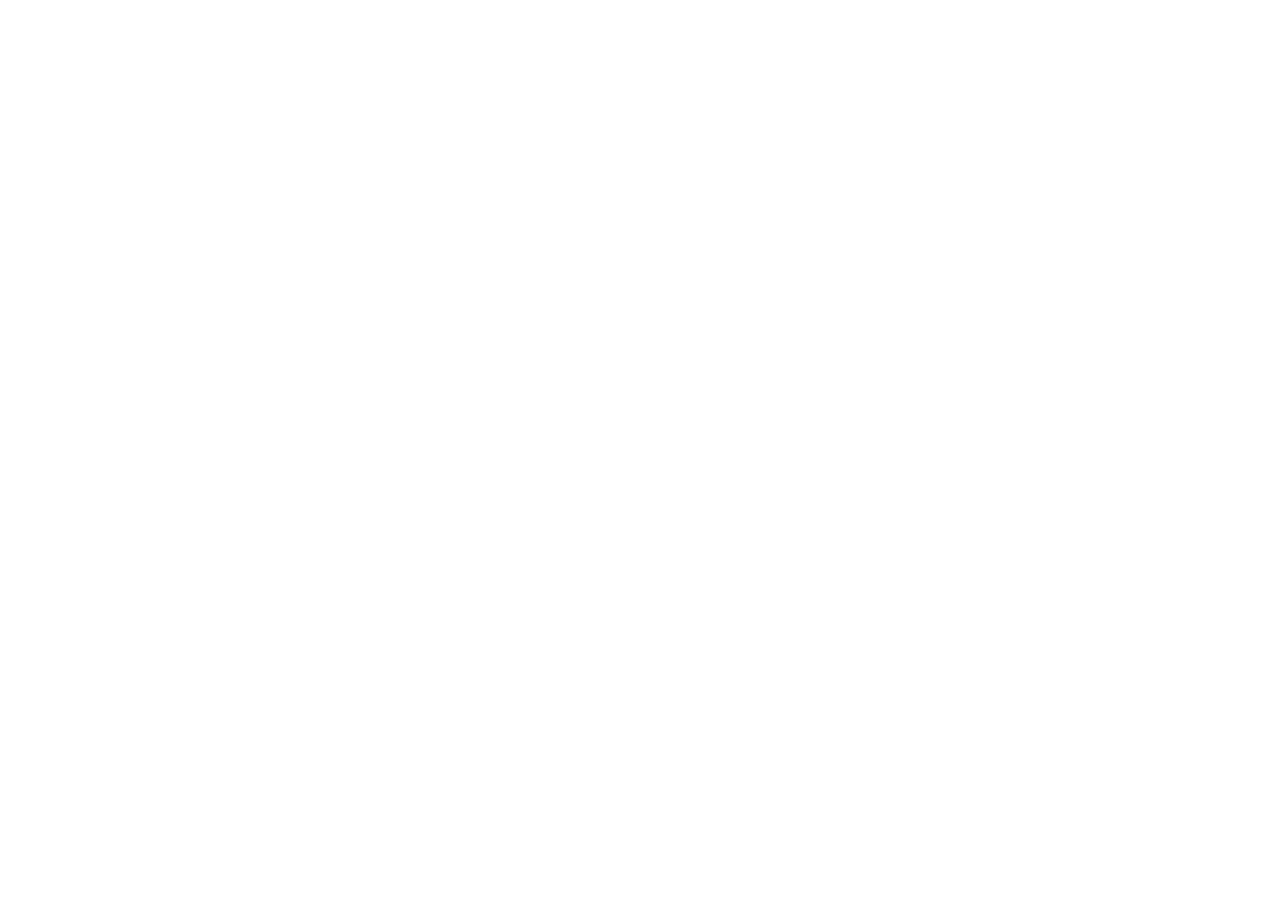
==== index.html @ c8f3ef08 "fixed" ====
<!DOCTYPE html>
<html lang="ja">
  <head>
    <meta charset="utf-8" />
    <title>岡本亜沙美</title>
  </head>
  <body>
    <header></header>
    <section class="l-kv"></section>
    <section class=""></section>
  </body>
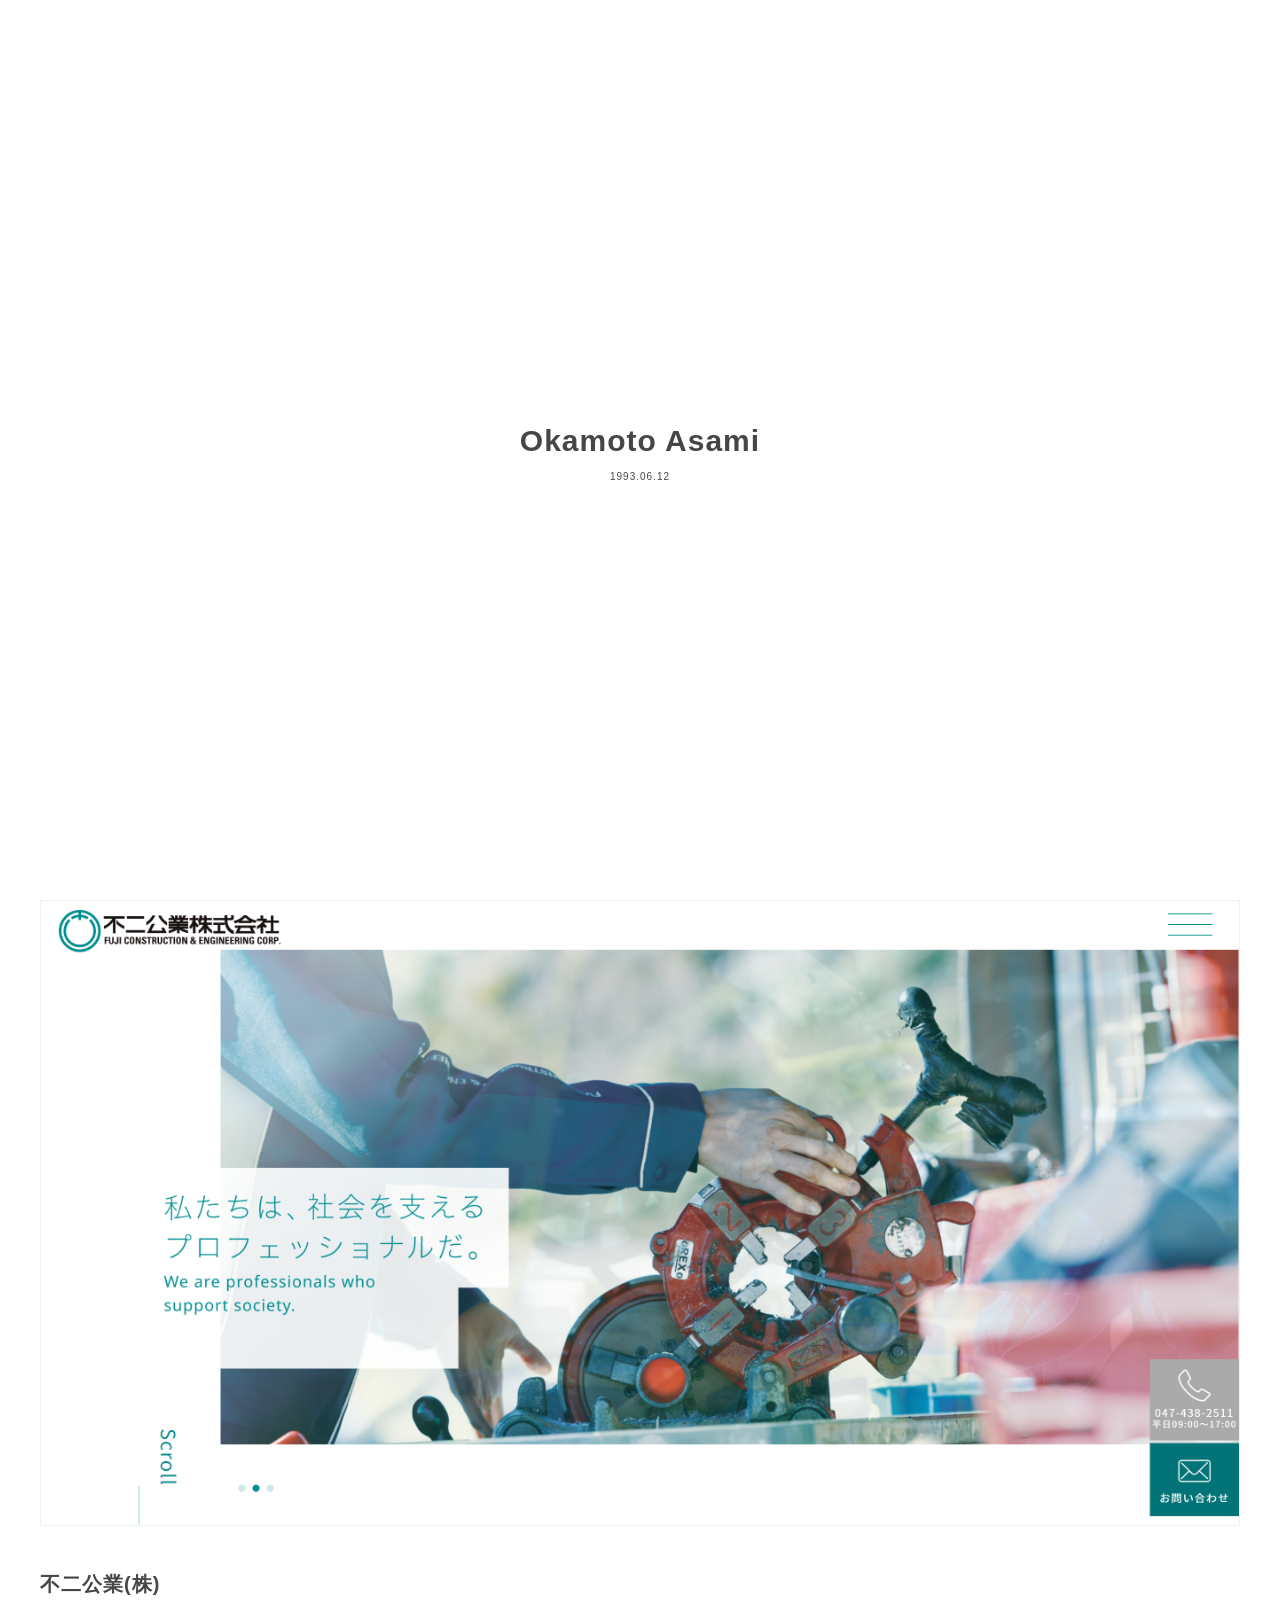
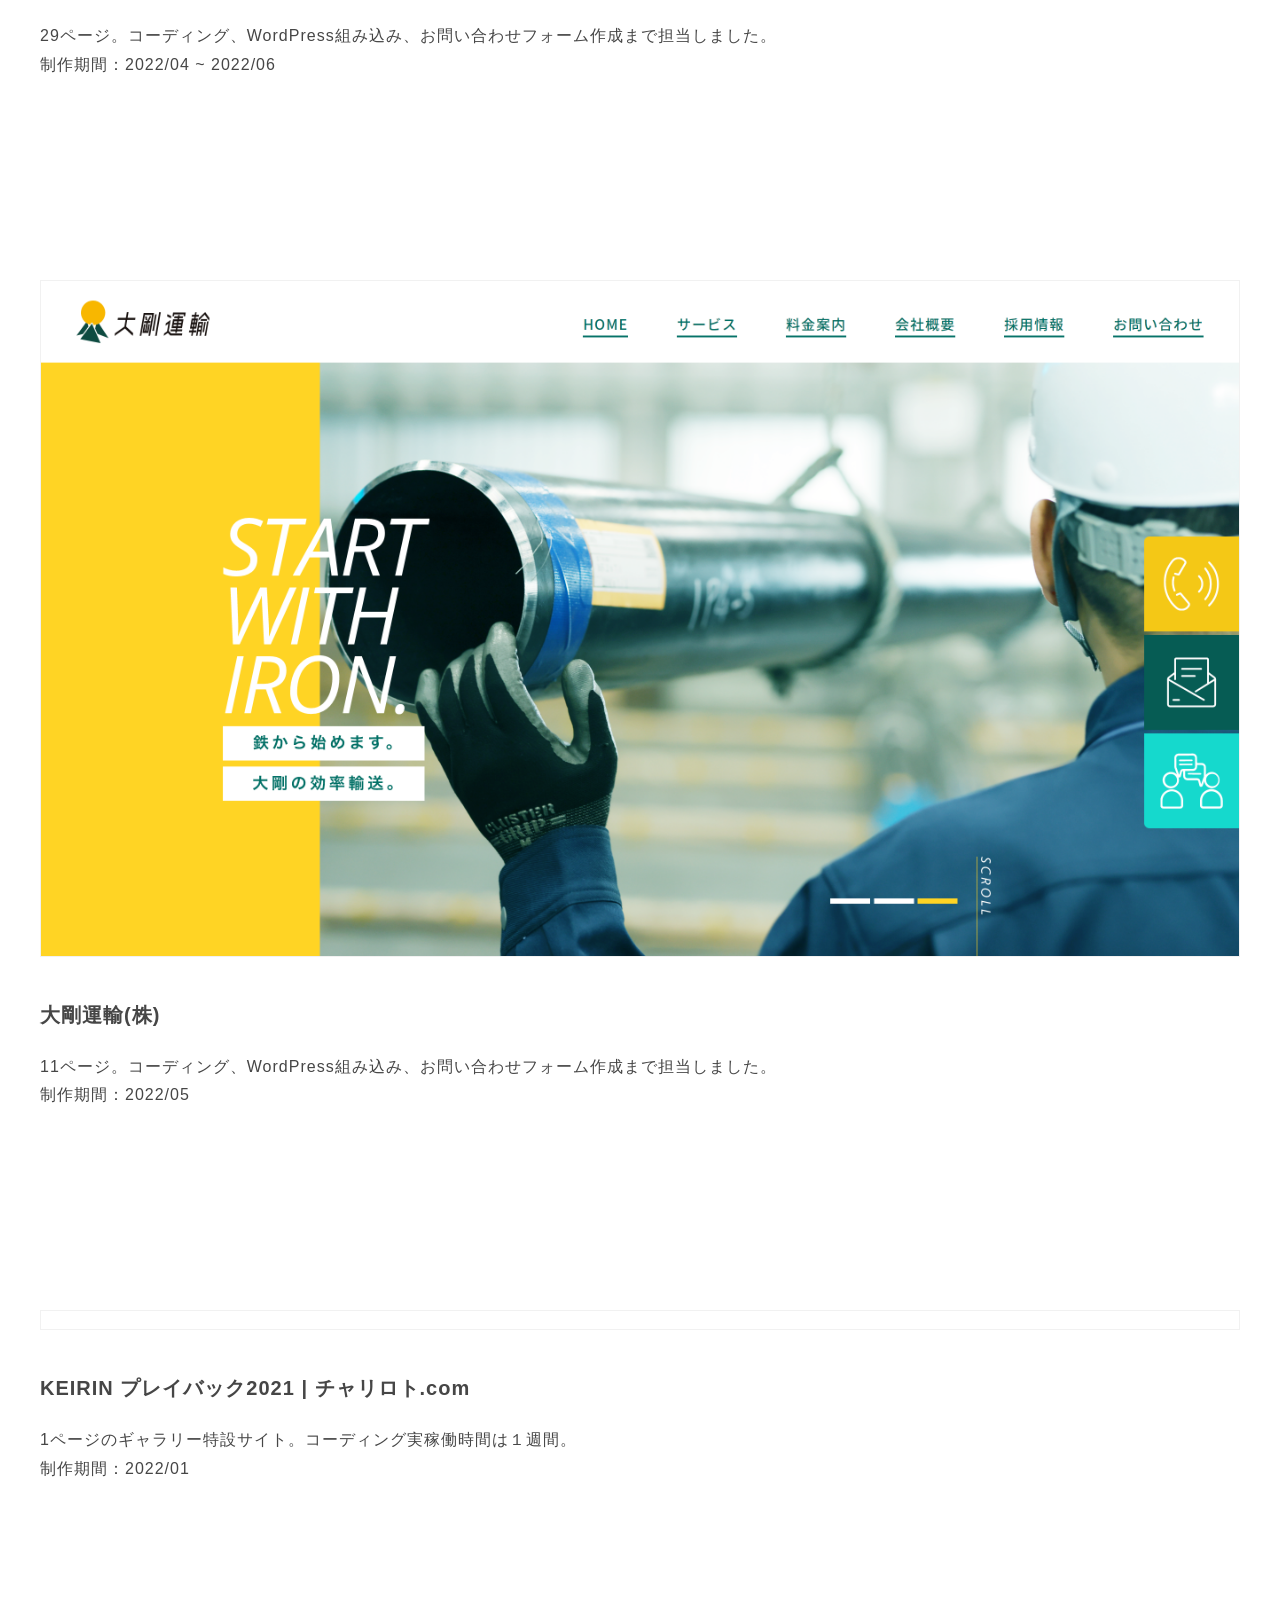
==== commit 9ce58170: "add conts" ====
--- a/index.html
+++ b/index.html
@@ -3,9 +3,62 @@
   <head>
     <meta charset="utf-8" />
     <title>岡本亜沙美</title>
+    <link rel="stylesheet" href="assets/css/style.css" />
   </head>
   <body>
     <header></header>
-    <section class="l-kv"></section>
-    <section class=""></section>
-  </body>+    <section class="l-kv">
+      <div class="l-kv__container">
+        <h1 class="l-kv__ttl">Okamoto Asami</h1>
+        <p class="l-kv__txt">1993.06.12</p>
+      </div>
+    </section>
+    <section class="l-body l-globalInner">
+      <article class="l-item">
+        <div class="l-item__thumb">
+          <a href="https://fuji-k.jp/" target="_blank">
+            <img src="img/fuji.png" alt=""
+          /></a>
+        </div>
+        <div class="l-item__cap">
+          <h2 class="l-item__ttl">不二公業(株)</h2>
+          <p class="l-item__txt">
+            29ページ。コーディング、WordPress組み込み、お問い合わせフォーム作成まで担当しました。<br />
+            制作期間：2022/04 ~ 2022/06
+          </p>
+        </div>
+      </article>
+      <article class="l-item">
+        <div class="l-item__thumb">
+          <a href="https://www.daigou.co.jp/" target="_blank">
+            <img src="img/daigou.png" alt=""
+          /></a>
+        </div>
+        <div class="l-item__cap">
+          <h2 class="l-item__ttl">大剛運輸(株)</h2>
+          <p class="l-item__txt">
+            11ページ。コーディング、WordPress組み込み、お問い合わせフォーム作成まで担当しました。<br />
+            制作期間：2022/05
+          </p>
+        </div>
+      </article>
+      <article class="l-item">
+        <div class="l-item__thumb">
+          <a
+            href="https://www.chariloto.com/pages/contents/playback2021/?top"
+            target="_blank"
+          >
+            <img src="img/keirin.png" alt=""
+          /></a>
+        </div>
+        <div class="l-item__cap">
+          <h2 class="l-item__ttl">KEIRIN プレイバック2021 | チャリロト.com</h2>
+          <p class="l-item__txt">
+            1ページのギャラリー特設サイト。コーディング実稼働時間は１週間。<br />
+            制作期間：2022/01
+          </p>
+        </div>
+      </article>
+    </section>
+  </body>
+</html>
--- a/assets/css/style.css
+++ b/assets/css/style.css
@@ -0,0 +1,335 @@
+/*------------------------------------*\
+ variables
+\*------------------------------------*/
+/*------------------------------------*\
+  mixin
+\*------------------------------------*/
+/*------------------------------------*\
+  base
+\*------------------------------------*/
+/*
+html5doctor.com Reset Stylesheet
+v1.6.1
+Last Updated: 2010-09-17
+Author: Richard Clark - http://richclarkdesign.com
+Twitter: @rich_clark
+*/
+@import url("https://fonts.googleapis.com/css2?family=Montserrat:ital,wght@0,100;0,200;0,300;0,400;0,500;0,600;0,700;0,800;0,900;1,100;1,200;1,300;1,400;1,500;1,600;1,700;1,800;1,900&family=Noto+Sans+JP:wght@100;300;400;500;700;900&family=Open+Sans:ital,wght@0,300;0,400;0,500;0,600;0,700;0,800;1,300;1,400;1,500;1,600;1,700;1,800&family=Ropa+Sans:ital@0;1&display=swap");
+html,
+body,
+div,
+span,
+object,
+iframe,
+h1,
+h2,
+h3,
+h4,
+h5,
+h6,
+p,
+blockquote,
+pre,
+abbr,
+address,
+cite,
+code,
+del,
+dfn,
+em,
+img,
+ins,
+kbd,
+q,
+samp,
+small,
+strong,
+sub,
+sup,
+var,
+b,
+i,
+dl,
+dt,
+dd,
+ol,
+ul,
+li,
+fieldset,
+form,
+label,
+legend,
+table,
+caption,
+tbody,
+tfoot,
+thead,
+tr,
+th,
+td,
+article,
+aside,
+canvas,
+details,
+figcaption,
+figure,
+footer,
+header,
+hgroup,
+menu,
+nav,
+section,
+summary,
+time,
+mark,
+audio,
+video {
+  margin: 0;
+  padding: 0;
+  border: 0;
+  outline: 0;
+  font-size: 100%;
+  vertical-align: baseline;
+  background: transparent;
+}
+
+body {
+  line-height: 1;
+}
+
+article,
+aside,
+details,
+figcaption,
+figure,
+footer,
+header,
+hgroup,
+menu,
+nav,
+section {
+  display: block;
+}
+
+ul,
+li {
+  list-style: none;
+}
+
+blockquote,
+q {
+  quotes: none;
+}
+
+blockquote:before,
+blockquote:after,
+q:before,
+q:after {
+  content: "";
+  content: none;
+}
+
+a {
+  margin: 0;
+  padding: 0;
+  font-size: 100%;
+  vertical-align: baseline;
+  background: transparent;
+}
+
+/* change colours to suit your needs */
+ins {
+  background-color: #ff9;
+  color: #000;
+  text-decoration: none;
+}
+
+/* change colours to suit your needs */
+mark {
+  background-color: #ff9;
+  color: #000;
+  font-style: italic;
+  font-weight: bold;
+}
+
+del {
+  text-decoration: line-through;
+}
+
+abbr[title],
+dfn[title] {
+  border-bottom: 1px dotted;
+  cursor: help;
+}
+
+table {
+  border-collapse: collapse;
+  border-spacing: 0;
+}
+
+/* change border colour to suit your needs */
+hr {
+  display: block;
+  height: 1px;
+  border: 0;
+  border-top: 1px solid #cccccc;
+  margin: 1em 0;
+  padding: 0;
+}
+
+input,
+select,
+textarea {
+  vertical-align: middle;
+  font-size: 4.3vw;
+  border: transparent;
+  border-radius: 0;
+  -webkit-appearance: none;
+  -webkit-tap-highlight-color: rgba(0, 0, 0, 0);
+}
+
+@media (min-width: 768px) {
+  input,
+  select,
+  textarea {
+    font-size: 1.8rem;
+  }
+}
+
+html {
+  font-size: 62.5%;
+  scroll-behavior: smooth;
+}
+
+body {
+  color: #464646;
+  position: relative;
+  overflow-x: hidden;
+  background-color: #fff;
+  word-wrap: break-word;
+  overflow-wrap: break-word;
+  line-height: 1.8;
+  letter-spacing: 0.1em;
+  font-family: "Noto Sans JP", sans-serif;
+}
+
+a,
+a:hover {
+  text-decoration: none;
+  color: #464646;
+}
+
+img {
+  max-width: 100%;
+  height: auto;
+  vertical-align: bottom;
+}
+
+/*------------------------------------*\
+  layout
+\*------------------------------------*/
+.l-root {
+  position: relative;
+}
+
+.l-globalInner {
+  max-width: 1200px;
+  margin: 0 auto;
+  padding: 0 20px;
+}
+
+@media (min-width: 768px) {
+  .l-globalInner {
+    padding: 0 40px;
+  }
+}
+
+.l-kv__container {
+  width: 100%;
+  height: 100vh;
+  display: -webkit-box;
+  display: -ms-flexbox;
+  display: flex;
+  -webkit-box-pack: center;
+      -ms-flex-pack: center;
+          justify-content: center;
+  -webkit-box-align: center;
+      -ms-flex-align: center;
+          align-items: center;
+  -webkit-box-orient: vertical;
+  -webkit-box-direction: normal;
+      -ms-flex-direction: column;
+          flex-direction: column;
+}
+
+.l-kv__ttl {
+  font-size: 3rem;
+  display: block;
+}
+
+.l-item {
+  margin-bottom: 150px;
+}
+
+@media (min-width: 768px) {
+  .l-item {
+    margin-bottom: 200px;
+  }
+}
+
+.l-item__thumb {
+  display: block;
+  border: 1px solid #f1f1f1;
+  margin-bottom: 40px;
+}
+
+.l-item__thumb a {
+  position: relative;
+  display: block;
+}
+
+.l-item__thumb a::after {
+  position: absolute;
+  content: "";
+  width: 100%;
+  height: 100%;
+  background: #000;
+  top: 0;
+  left: 0;
+  opacity: 0;
+  -webkit-transition: 0.1s;
+  transition: 0.1s;
+}
+
+.l-item__thumb a:hover::after {
+  opacity: 0.1;
+}
+
+.l-item__ttl {
+  font-size: 2rem;
+  margin-bottom: 20px;
+}
+
+.l-item__txt {
+  font-size: 1.6rem;
+}
+
+/*------------------------------------*\
+  utility
+\*------------------------------------*/
+@media (min-width: 768px) {
+  .u-hidden--sp {
+    display: none !important;
+  }
+}
+
+.u-hidden--pc {
+  display: none;
+}
+
+@media (min-width: 768px) {
+  .u-hidden--pc {
+    display: block;
+  }
+}
+/*# sourceMappingURL=style.css.map */
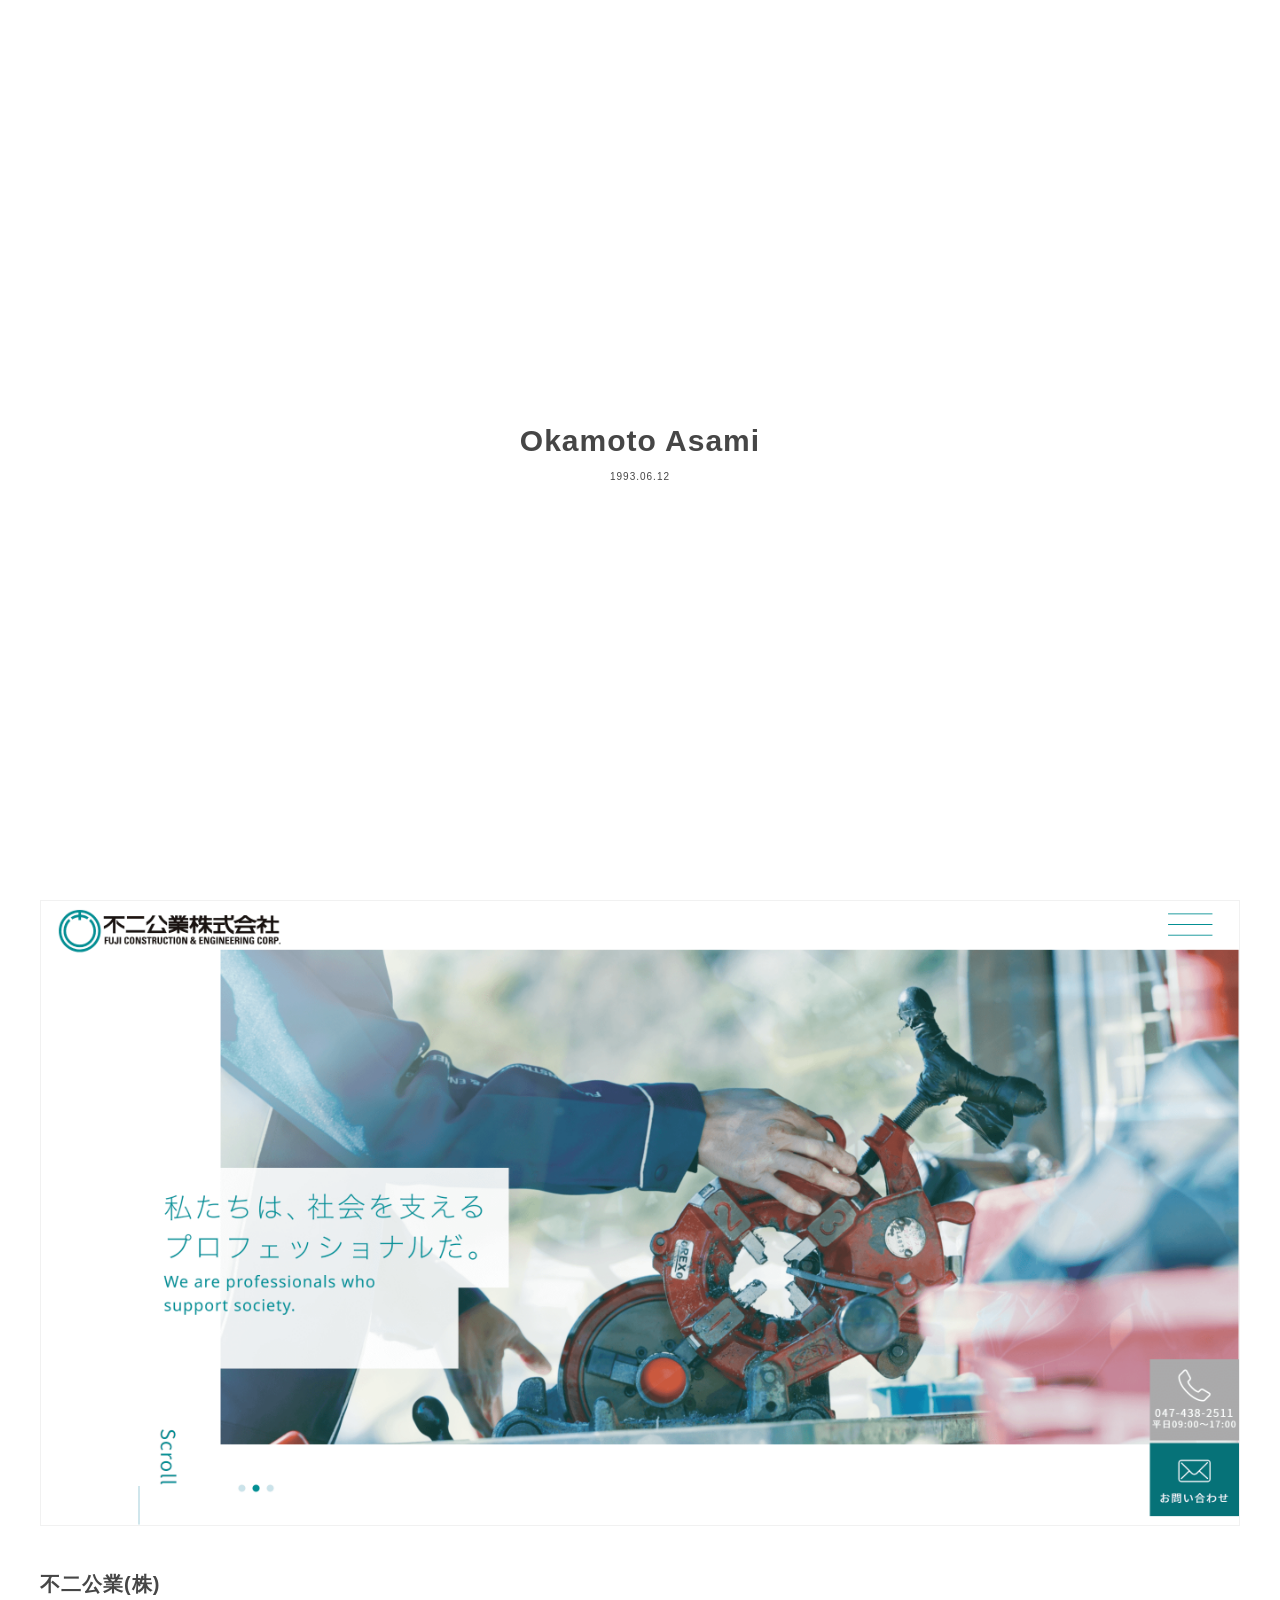
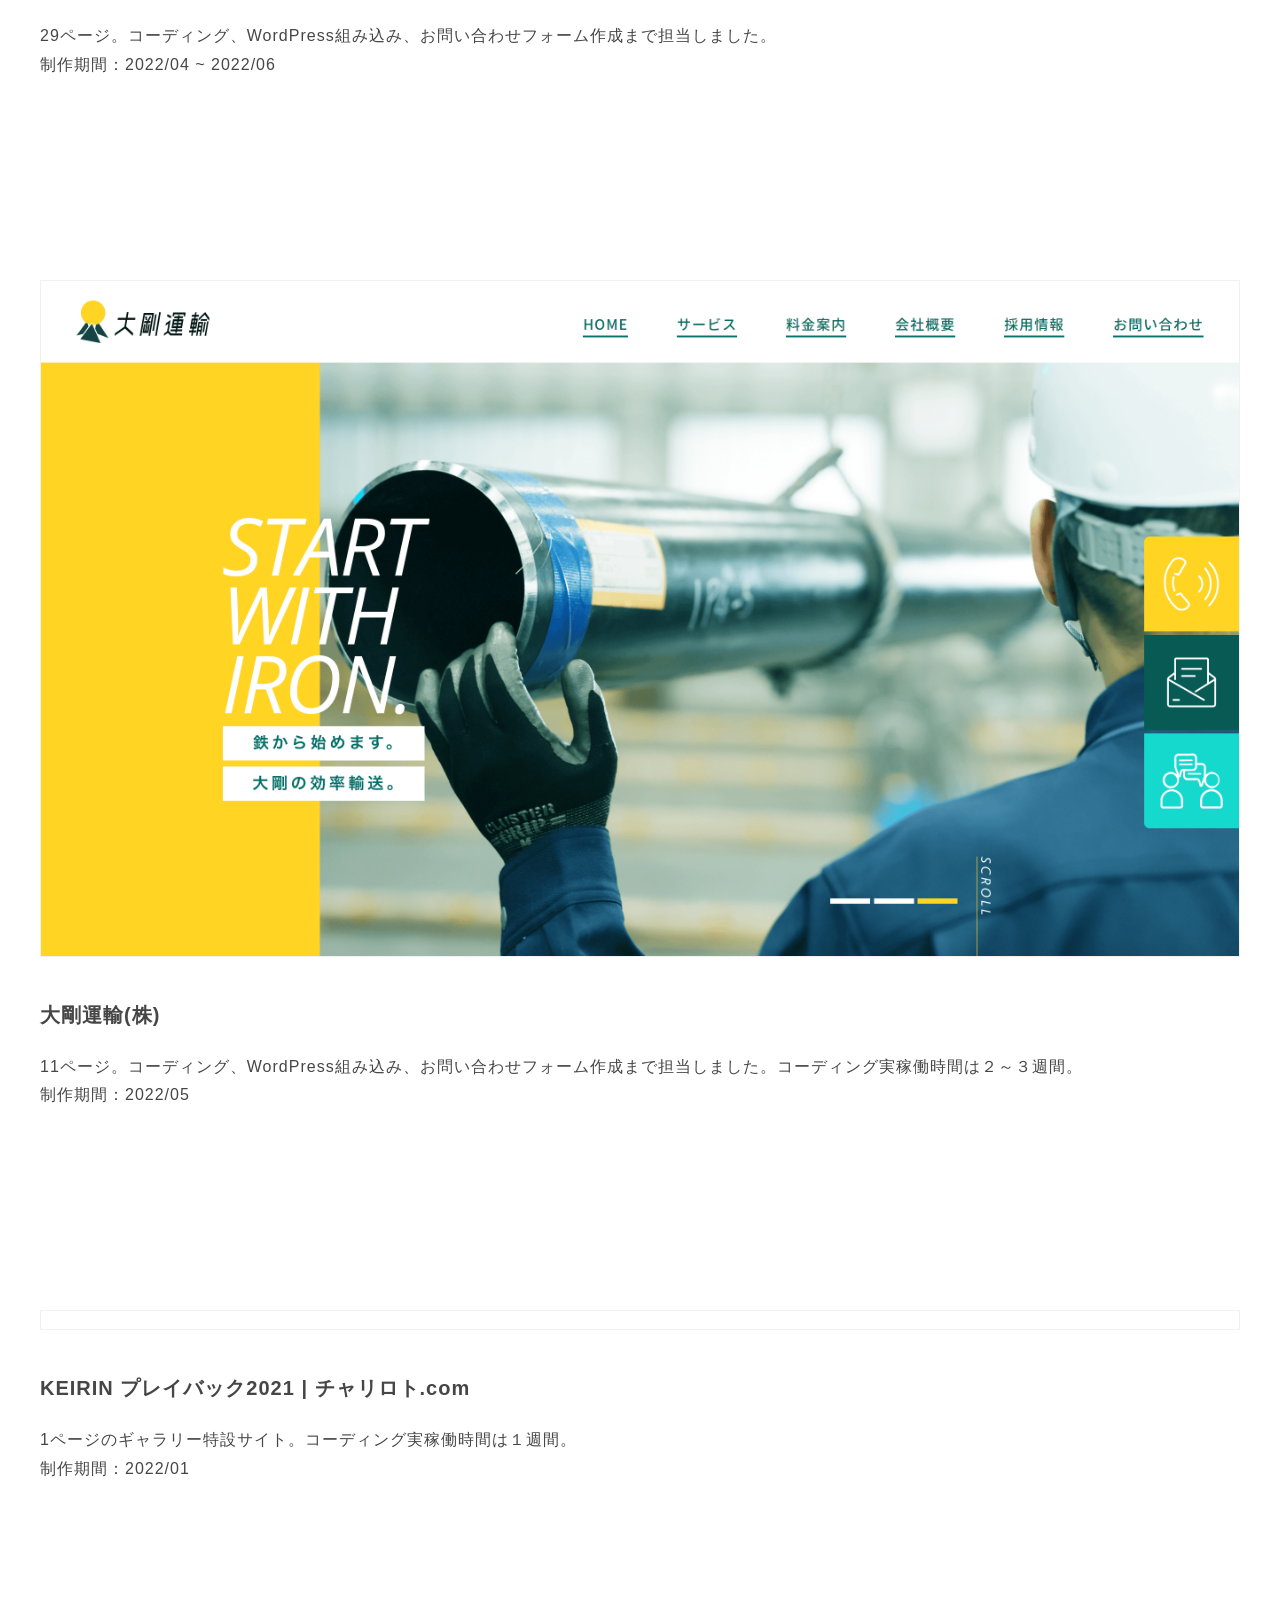
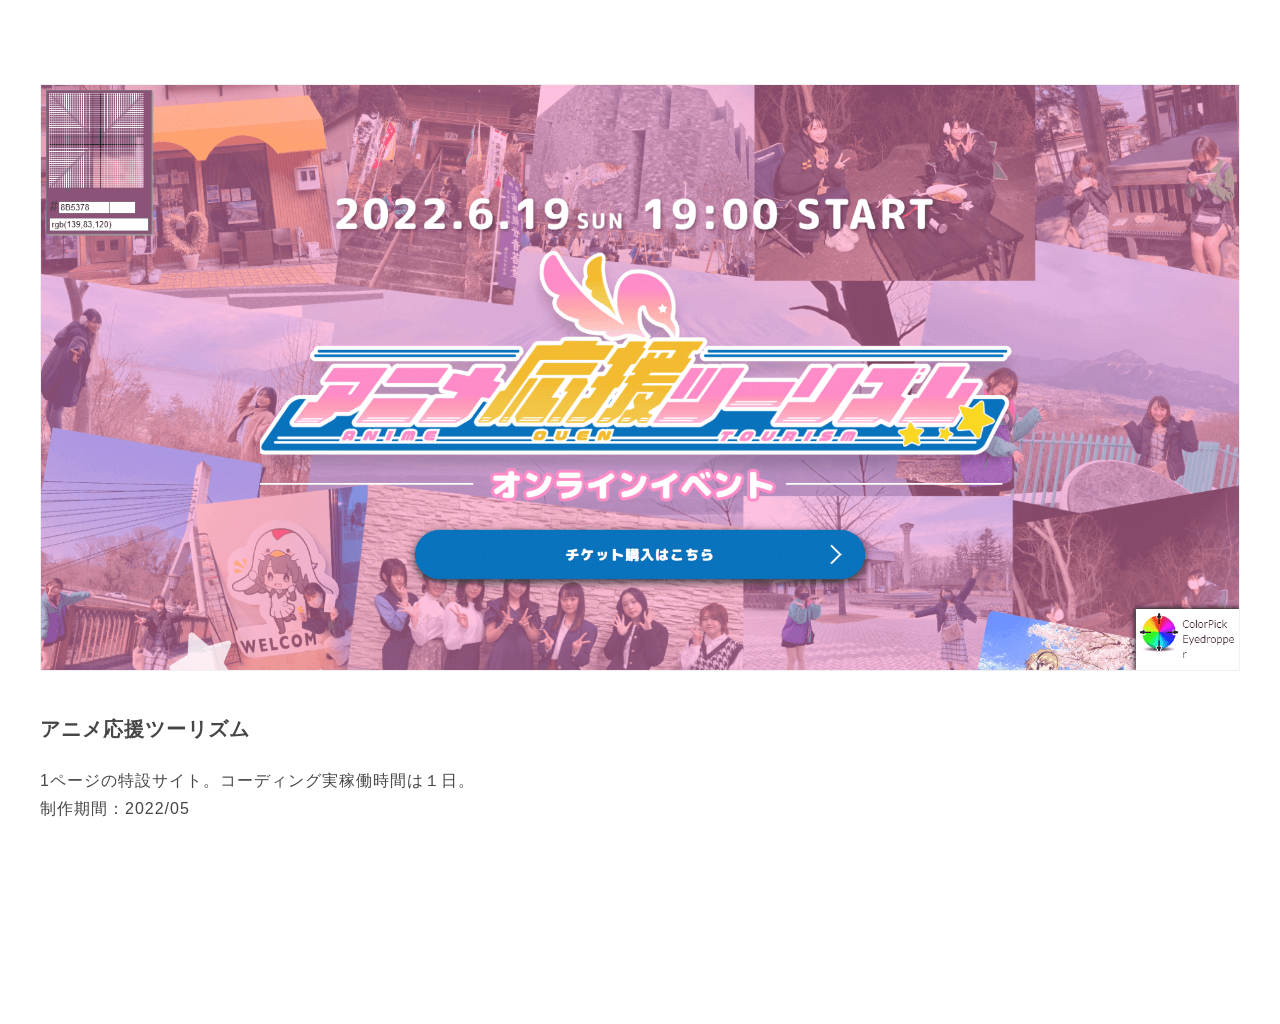
==== commit 0700ddfa: "add conts" ====
--- a/index.html
+++ b/index.html
@@ -37,7 +37,7 @@
         <div class="l-item__cap">
           <h2 class="l-item__ttl">大剛運輸(株)</h2>
           <p class="l-item__txt">
-            11ページ。コーディング、WordPress組み込み、お問い合わせフォーム作成まで担当しました。<br />
+            11ページ。コーディング、WordPress組み込み、お問い合わせフォーム作成まで担当しました。コーディング実稼働時間は２～３週間。<br />
             制作期間：2022/05
           </p>
         </div>
@@ -59,6 +59,20 @@
           </p>
         </div>
       </article>
+      <article class="l-item">
+        <div class="l-item__thumb">
+          <a href="https://anime-ouen-tourism.com/" target="_blank">
+            <img src="img/anim.png" alt=""
+          /></a>
+        </div>
+        <div class="l-item__cap">
+          <h2 class="l-item__ttl">アニメ応援ツーリズム</h2>
+          <p class="l-item__txt">
+            1ページの特設サイト。コーディング実稼働時間は１日。<br />
+            制作期間：2022/05
+          </p>
+        </div>
+      </article>
     </section>
   </body>
 </html>
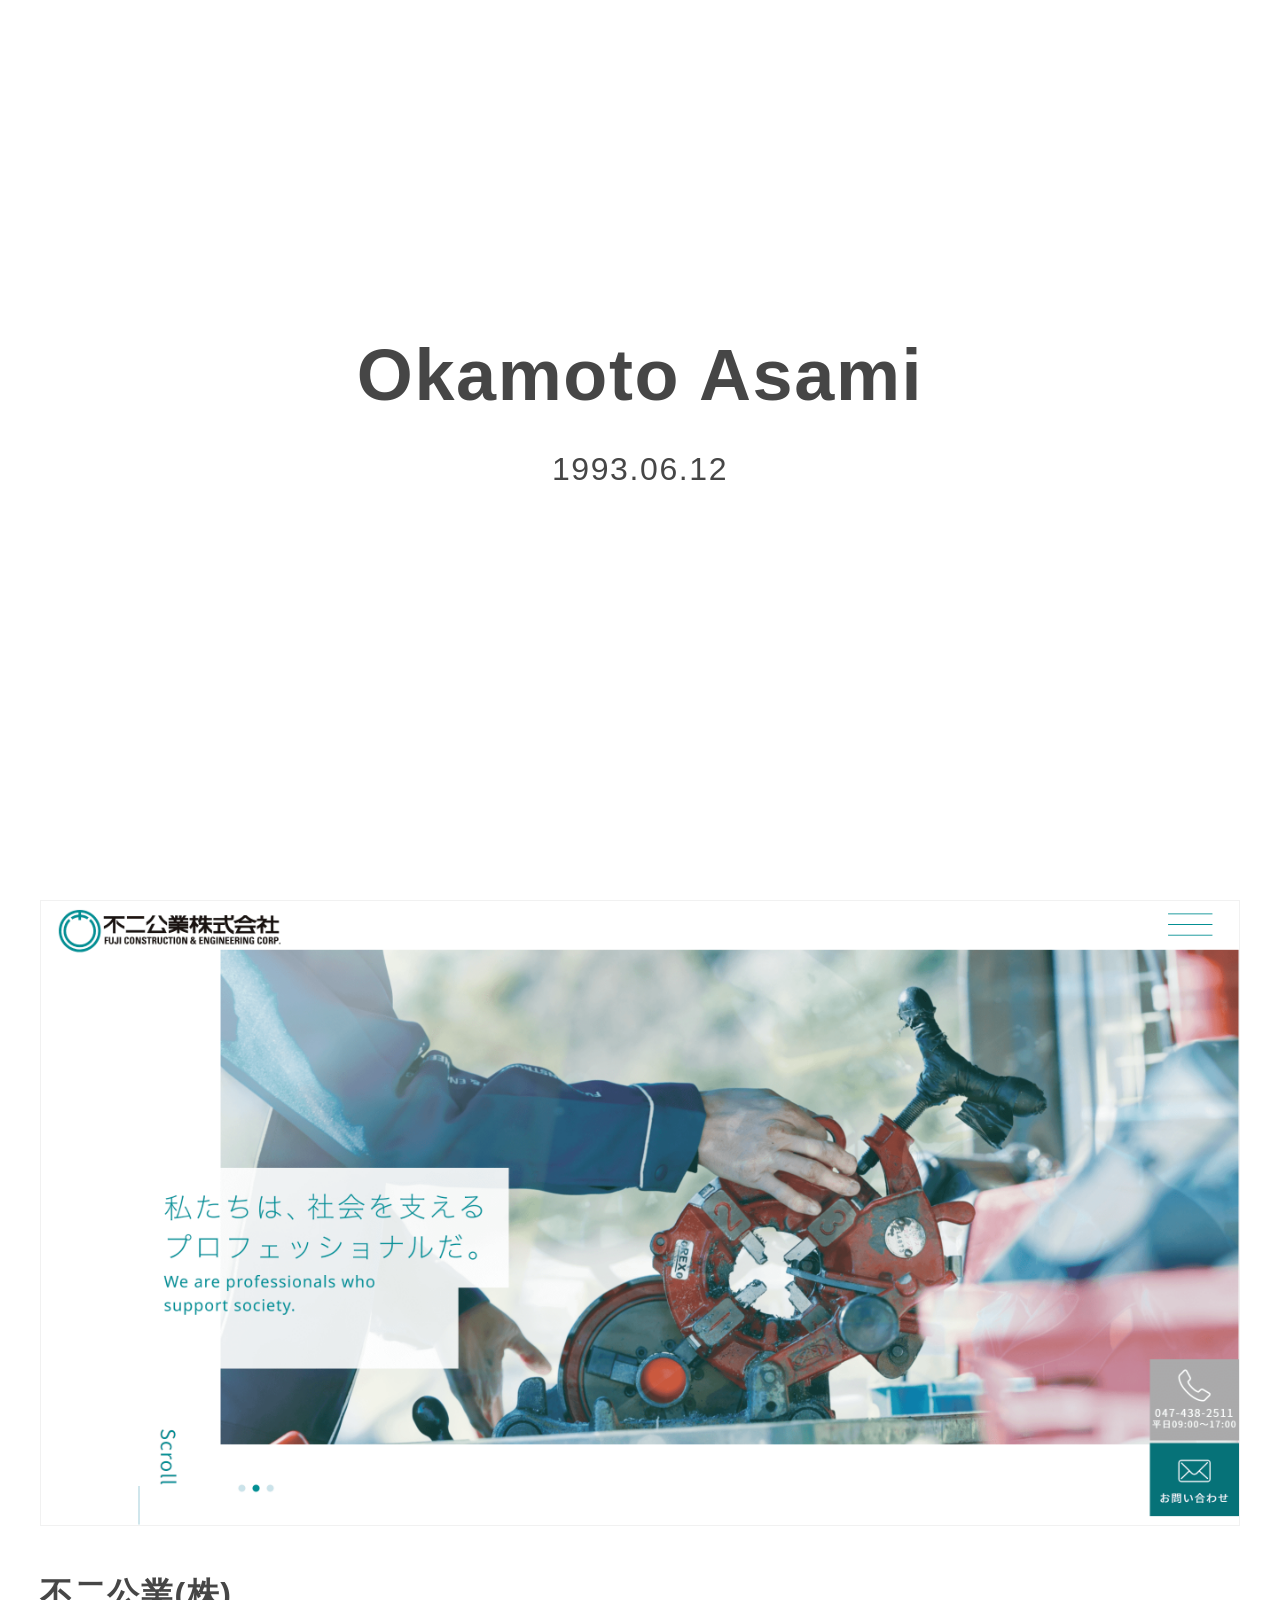
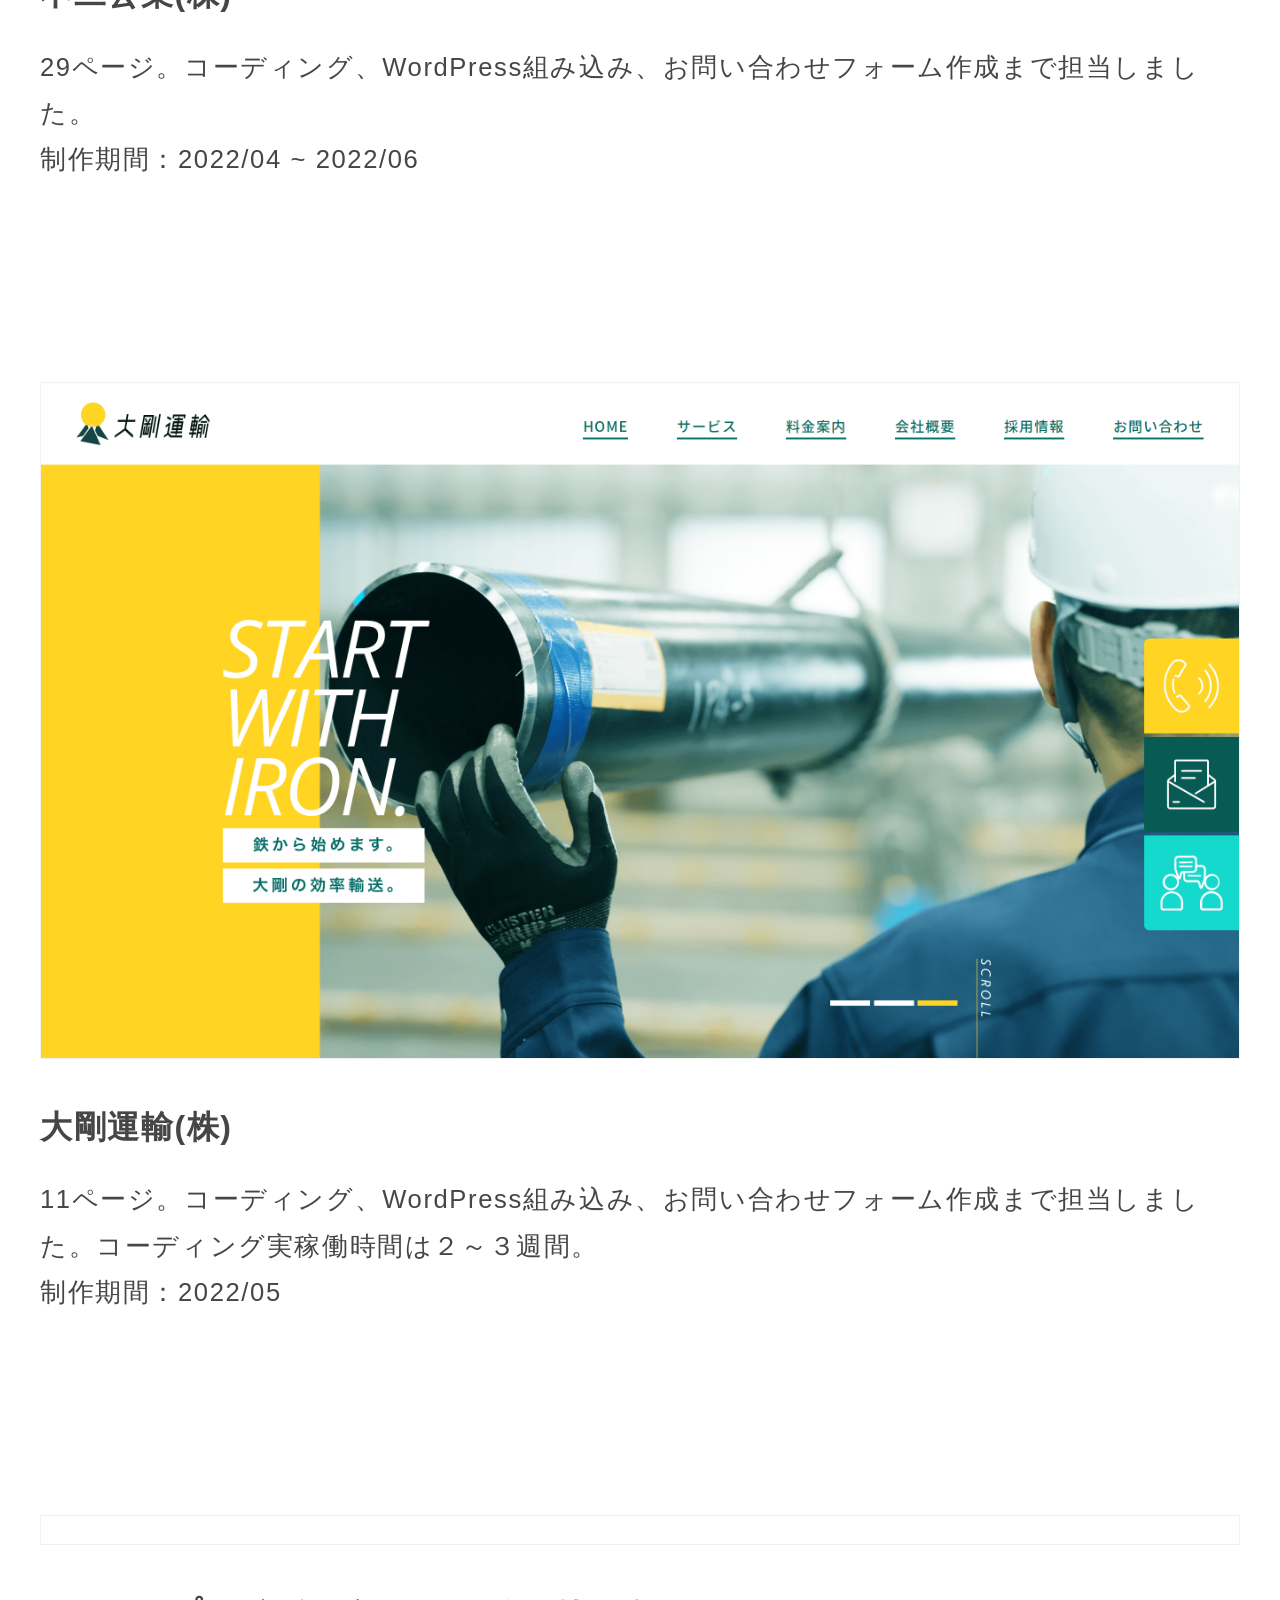
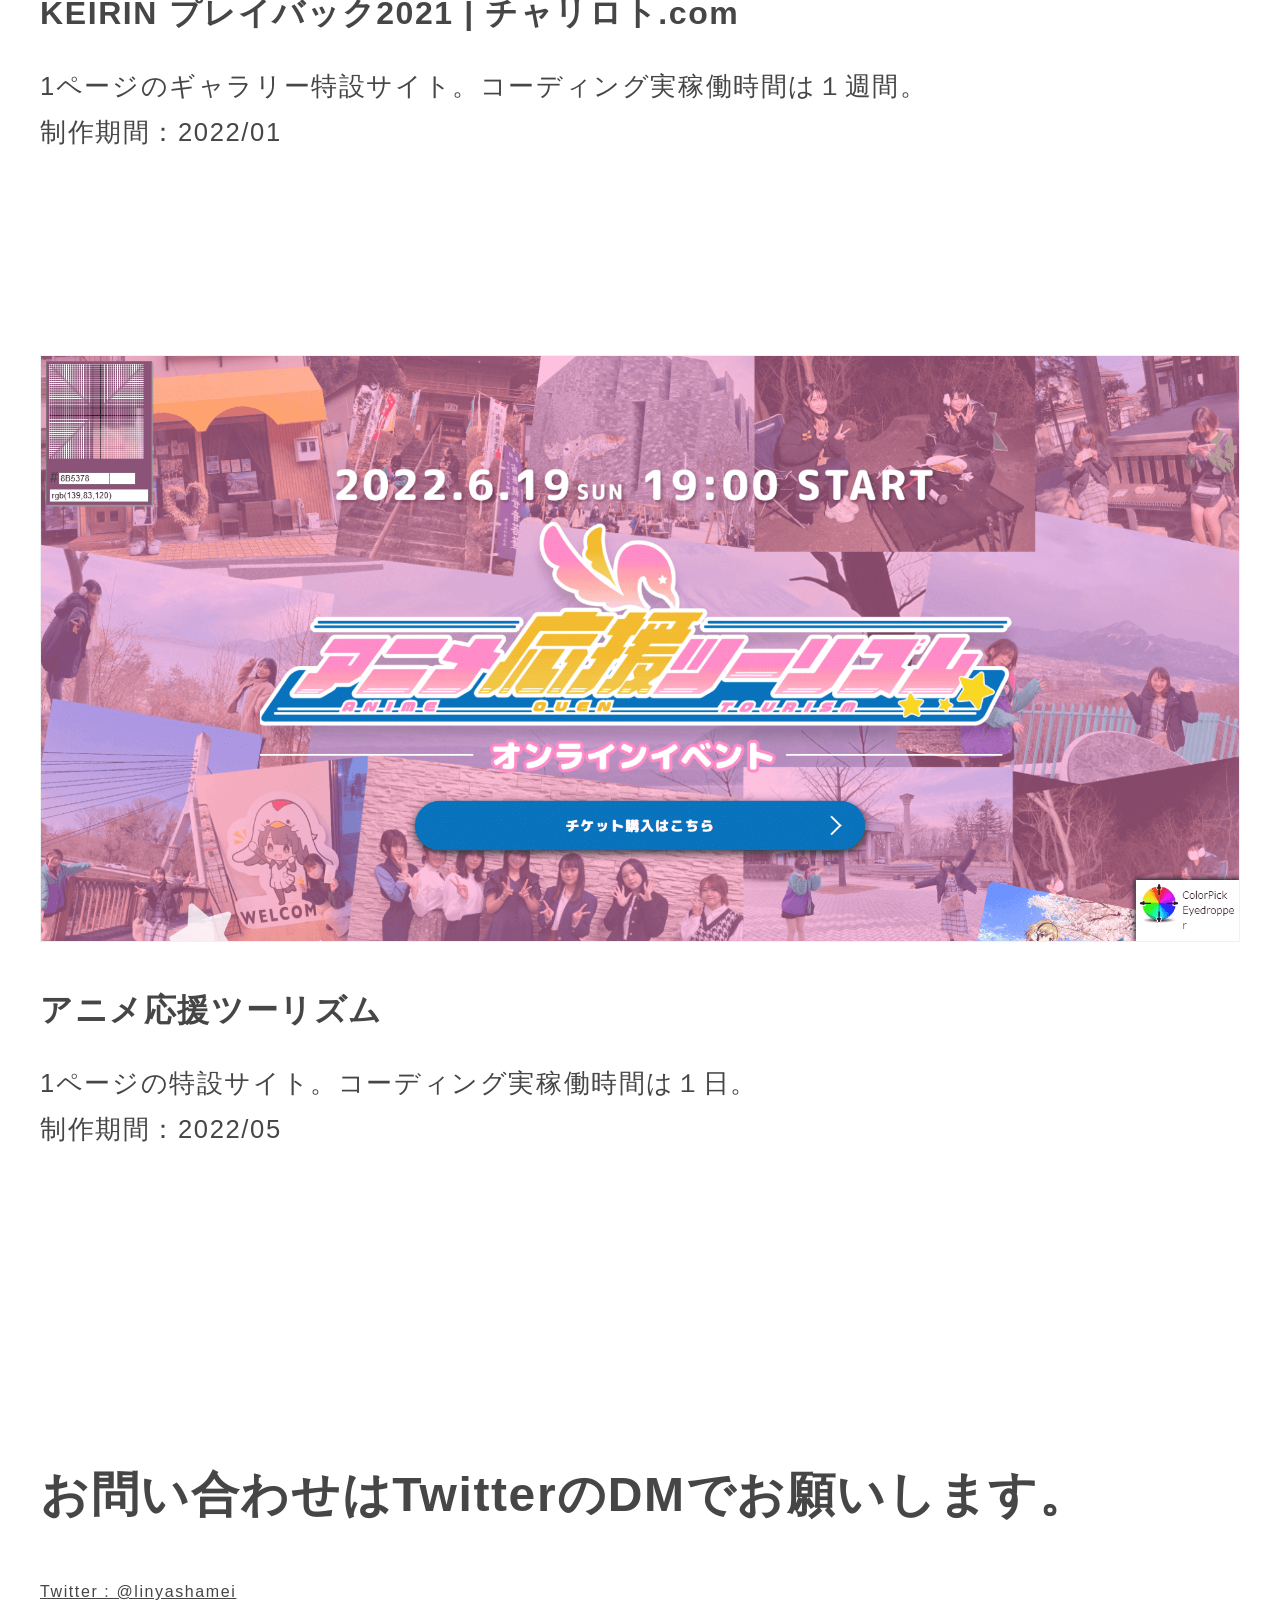
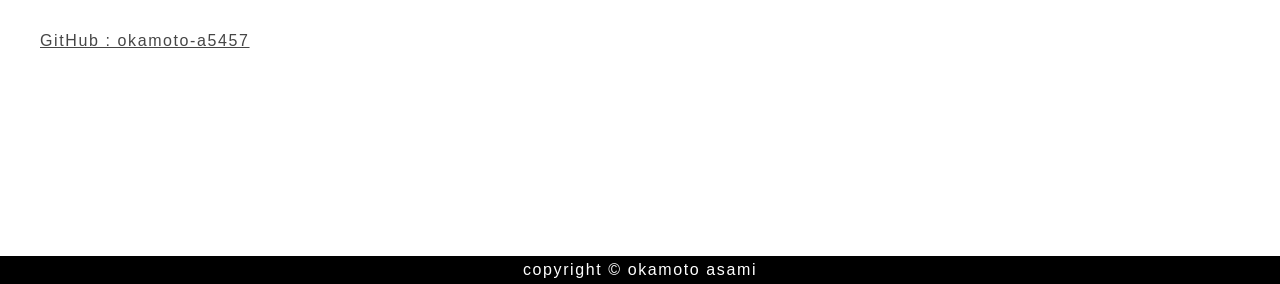
==== commit 5f114aa7: "made sns llink" ====
--- a/index.html
+++ b/index.html
@@ -14,36 +14,36 @@
       </div>
     </section>
     <section class="l-body l-globalInner">
-      <article class="l-item">
-        <div class="l-item__thumb">
+      <article class="bl-item">
+        <div class="bl-item__thumb">
           <a href="https://fuji-k.jp/" target="_blank">
             <img src="img/fuji.png" alt=""
           /></a>
         </div>
-        <div class="l-item__cap">
-          <h2 class="l-item__ttl">不二公業(株)</h2>
-          <p class="l-item__txt">
+        <div class="bl-item__cap">
+          <h2 class="bl-item__ttl">不二公業(株)</h2>
+          <p class="bl-item__txt">
             29ページ。コーディング、WordPress組み込み、お問い合わせフォーム作成まで担当しました。<br />
             制作期間：2022/04 ~ 2022/06
           </p>
         </div>
       </article>
-      <article class="l-item">
-        <div class="l-item__thumb">
+      <article class="bl-item">
+        <div class="bl-item__thumb">
           <a href="https://www.daigou.co.jp/" target="_blank">
             <img src="img/daigou.png" alt=""
           /></a>
         </div>
-        <div class="l-item__cap">
-          <h2 class="l-item__ttl">大剛運輸(株)</h2>
-          <p class="l-item__txt">
+        <div class="bl-item__cap">
+          <h2 class="bl-item__ttl">大剛運輸(株)</h2>
+          <p class="bl-item__txt">
             11ページ。コーディング、WordPress組み込み、お問い合わせフォーム作成まで担当しました。コーディング実稼働時間は２～３週間。<br />
             制作期間：2022/05
           </p>
         </div>
       </article>
-      <article class="l-item">
-        <div class="l-item__thumb">
+      <article class="bl-item">
+        <div class="bl-item__thumb">
           <a
             href="https://www.chariloto.com/pages/contents/playback2021/?top"
             target="_blank"
@@ -51,28 +51,42 @@
             <img src="img/keirin.png" alt=""
           /></a>
         </div>
-        <div class="l-item__cap">
-          <h2 class="l-item__ttl">KEIRIN プレイバック2021 | チャリロト.com</h2>
-          <p class="l-item__txt">
+        <div class="bl-item__cap">
+          <h2 class="bl-item__ttl">KEIRIN プレイバック2021 | チャリロト.com</h2>
+          <p class="bl-item__txt">
             1ページのギャラリー特設サイト。コーディング実稼働時間は１週間。<br />
             制作期間：2022/01
           </p>
         </div>
       </article>
-      <article class="l-item">
-        <div class="l-item__thumb">
+      <article class="bl-item">
+        <div class="bl-item__thumb">
           <a href="https://anime-ouen-tourism.com/" target="_blank">
             <img src="img/anim.png" alt=""
           /></a>
         </div>
-        <div class="l-item__cap">
-          <h2 class="l-item__ttl">アニメ応援ツーリズム</h2>
-          <p class="l-item__txt">
+        <div class="bl-item__cap">
+          <h2 class="bl-item__ttl">アニメ応援ツーリズム</h2>
+          <p class="bl-item__txt">
             1ページの特設サイト。コーディング実稼働時間は１日。<br />
             制作期間：2022/05
           </p>
         </div>
       </article>
     </section>
+    <section class="bl-prof l-globalInner">
+      <h2 class="bl-prof__ttl">お問い合わせはTwitterのDMでお願いします。</h2>
+      <ul class="bl-prof__sns">
+        <li class="bl-prof__sns-list">
+          <a href="https://twitter.com/linyashamei">Twitter : @linyashamei</a>
+        </li>
+        <li class="bl-prof__sns-list">
+          <a href="https://github.com/okamoto-a5457">GitHub : okamoto-a5457</a>
+        </li>
+      </ul>
+    </section>
+    <footer class="l-footer">
+      <p class="l-footer__copy">copyright &copy; okamoto asami</p>
+    </footer>
   </body>
 </html>
--- a/assets/css/style.css
+++ b/assets/css/style.css
@@ -197,7 +197,6 @@
 }
 
 html {
-  font-size: 62.5%;
   scroll-behavior: smooth;
 }
 
@@ -244,9 +243,13 @@
   }
 }
 
+.l-kv {
+  height: 100vh;
+}
+
 .l-kv__container {
   width: 100%;
-  height: 100vh;
+  height: 90vh;
   display: -webkit-box;
   display: -ms-flexbox;
   display: flex;
@@ -263,32 +266,68 @@
 }
 
 .l-kv__ttl {
-  font-size: 3rem;
-  display: block;
-}
-
-.l-item {
+  font-size: 4.5rem;
+  display: block;
+}
+
+.l-kv__txt {
+  font-size: 2rem;
+}
+
+.l-body {
+  margin-bottom: 300px;
+}
+
+.l-footer {
+  background: #000;
+}
+
+.l-footer__copy {
+  color: #fff;
+  text-align: center;
+}
+
+/*------------------------------------*\
+  utility
+\*------------------------------------*/
+@media (min-width: 768px) {
+  .u-hidden--sp {
+    display: none !important;
+  }
+}
+
+.u-hidden--pc {
+  display: none;
+}
+
+@media (min-width: 768px) {
+  .u-hidden--pc {
+    display: block;
+  }
+}
+
+.bl-item {
   margin-bottom: 150px;
 }
 
 @media (min-width: 768px) {
-  .l-item {
+  .bl-item {
     margin-bottom: 200px;
   }
 }
 
-.l-item__thumb {
+.bl-item__thumb {
   display: block;
   border: 1px solid #f1f1f1;
   margin-bottom: 40px;
 }
 
-.l-item__thumb a {
+.bl-item__thumb a {
   position: relative;
   display: block;
 }
 
-.l-item__thumb a::after {
+.bl-item__thumb a::after {
   position: absolute;
   content: "";
   width: 100%;
@@ -301,35 +340,30 @@
   transition: 0.1s;
 }
 
-.l-item__thumb a:hover::after {
+.bl-item__thumb a:hover::after {
   opacity: 0.1;
 }
 
-.l-item__ttl {
+.bl-item__ttl {
   font-size: 2rem;
   margin-bottom: 20px;
 }
 
-.l-item__txt {
+.bl-item__txt {
   font-size: 1.6rem;
 }
 
-/*------------------------------------*\
-  utility
-\*------------------------------------*/
-@media (min-width: 768px) {
-  .u-hidden--sp {
-    display: none !important;
-  }
-}
-
-.u-hidden--pc {
-  display: none;
-}
-
-@media (min-width: 768px) {
-  .u-hidden--pc {
-    display: block;
-  }
+.bl-prof {
+  margin-bottom: 200px;
+}
+
+.bl-prof__ttl {
+  margin-bottom: 40px;
+  font-size: 3rem;
+}
+
+.bl-prof__sns-list {
+  text-decoration: underline;
+  margin-bottom: 20px;
 }
 /*# sourceMappingURL=style.css.map */
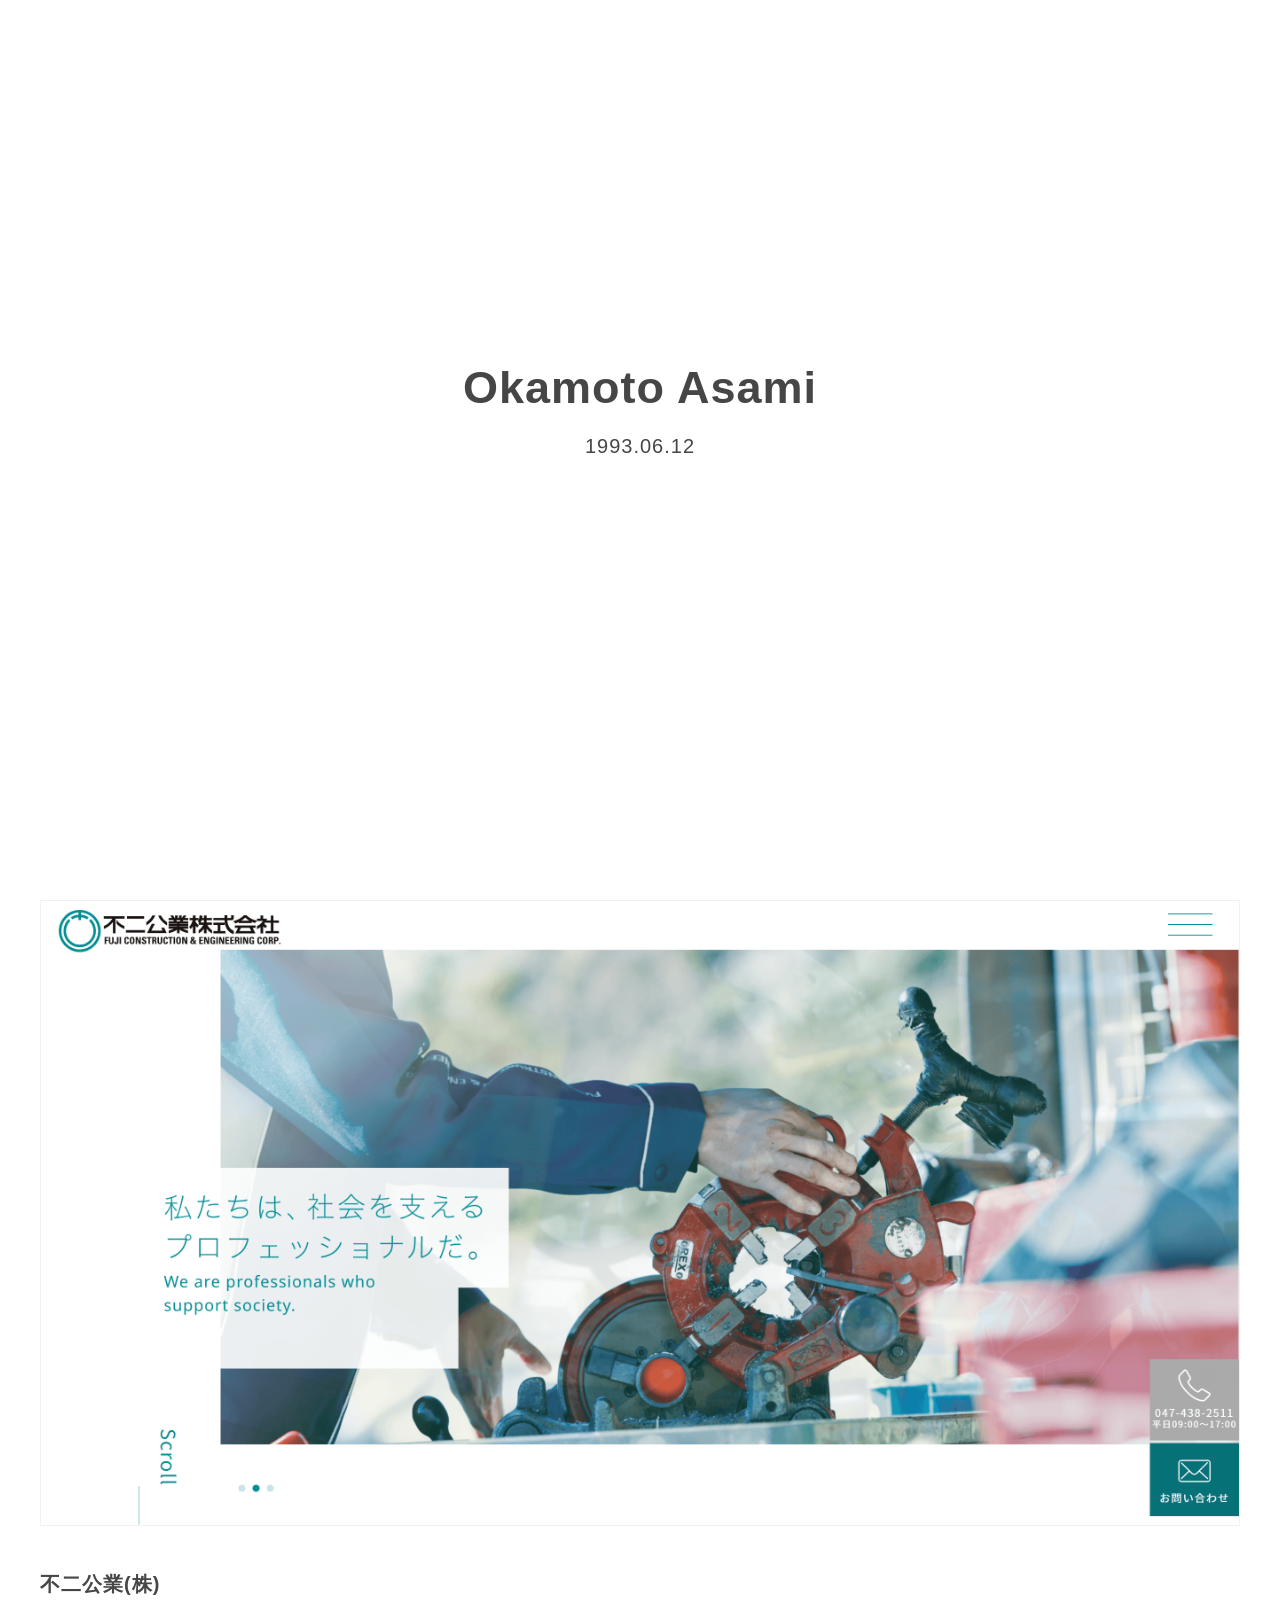
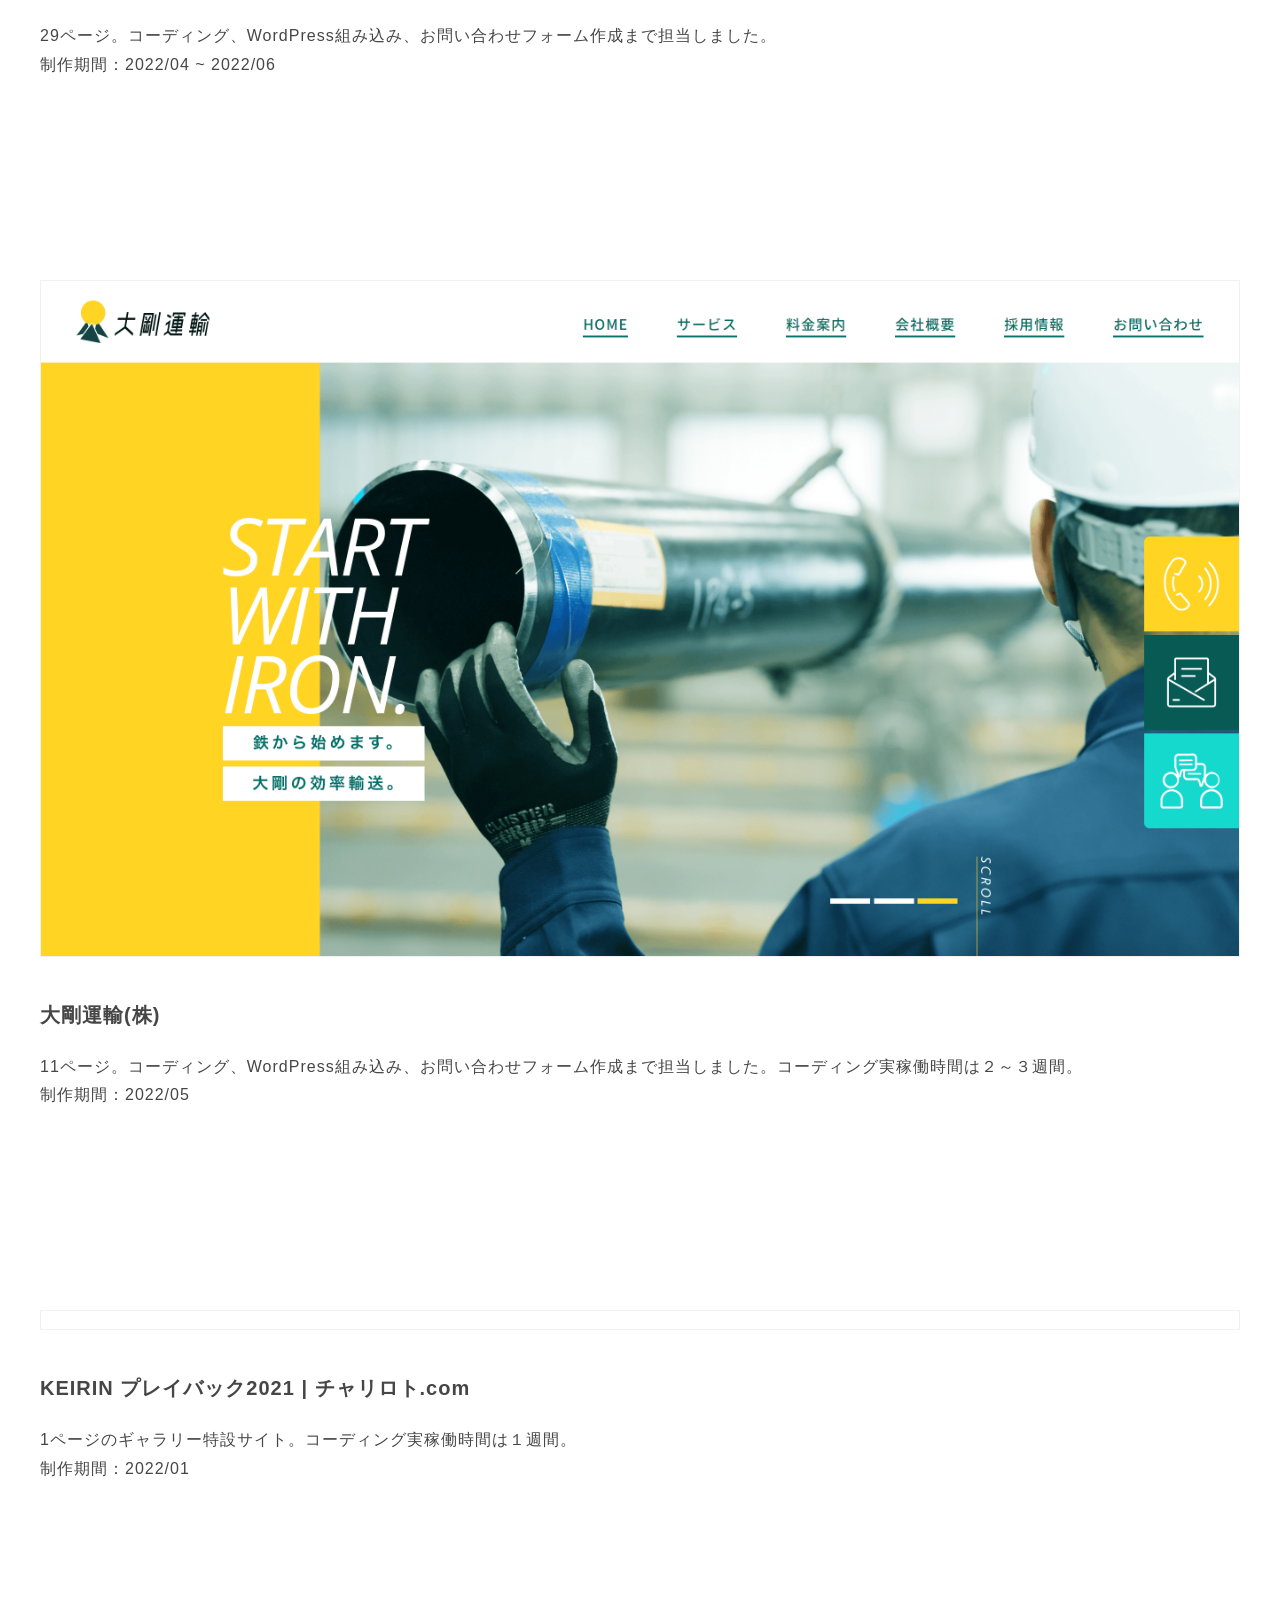
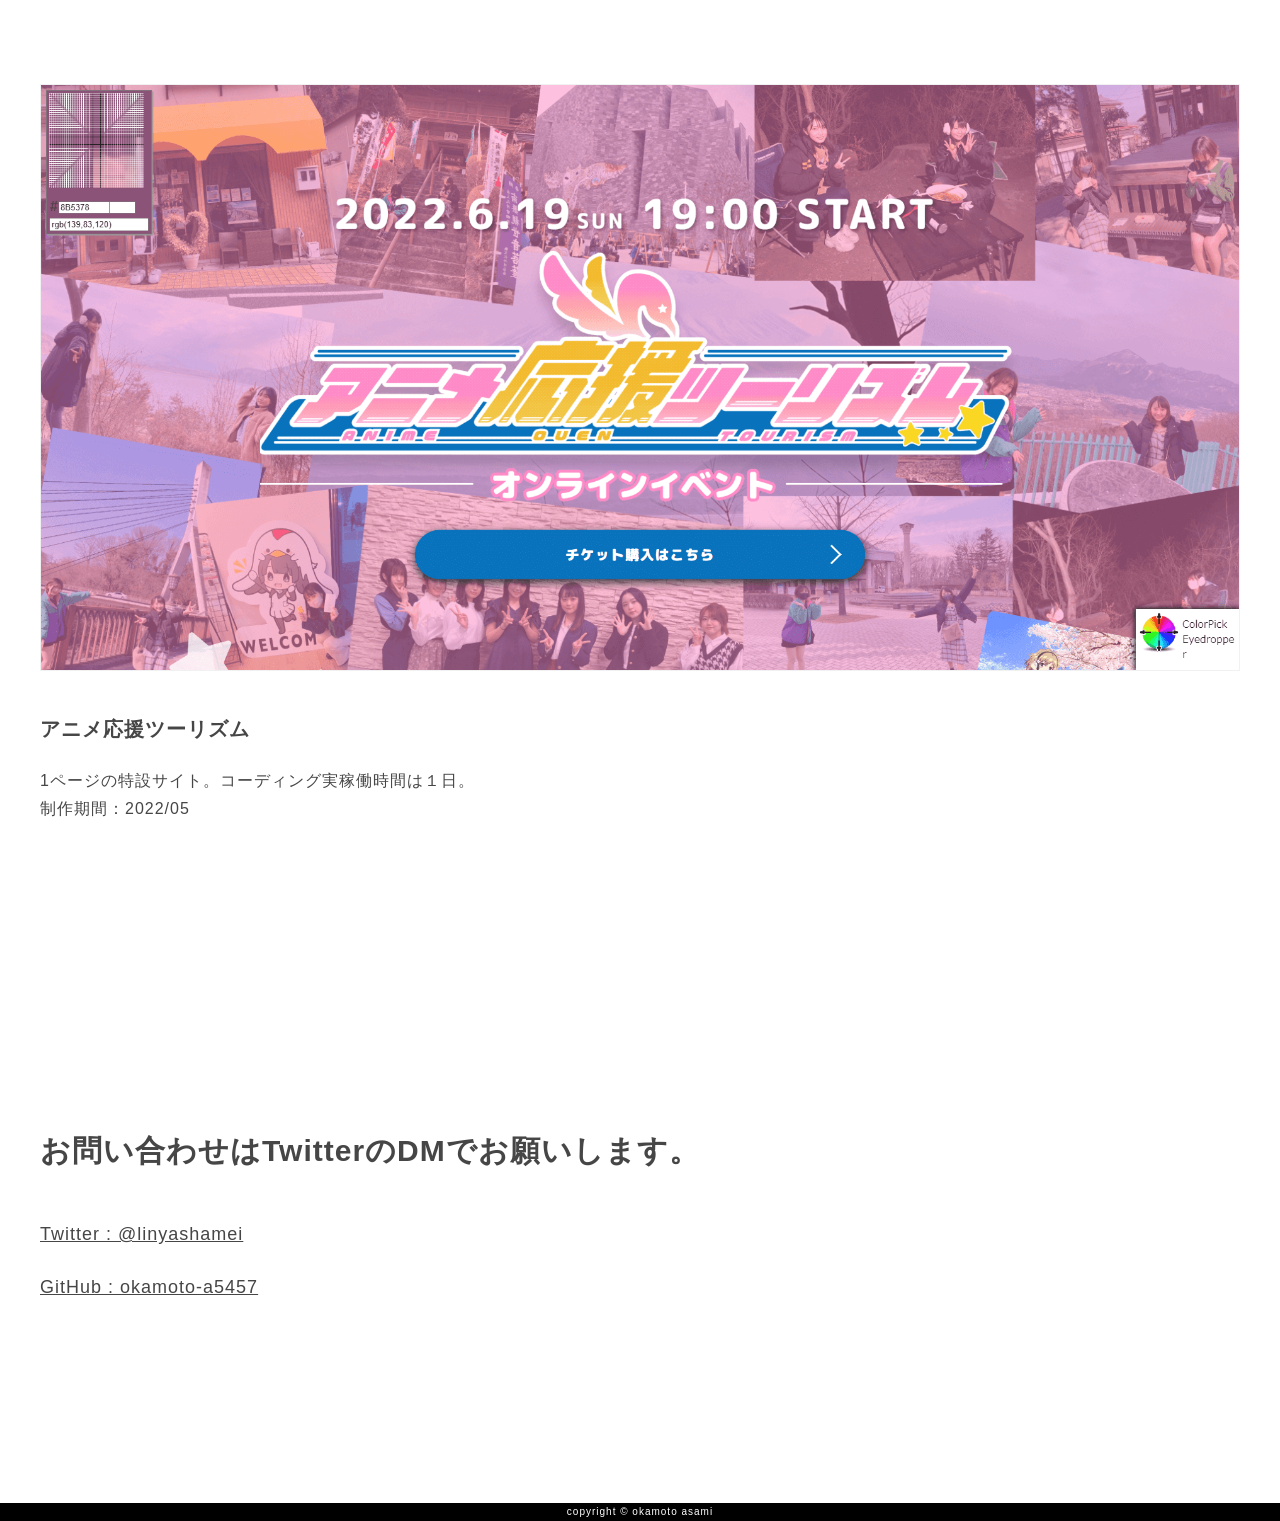
==== commit afec09fa: "fixed sns link" ====
--- a/index.html
+++ b/index.html
@@ -2,11 +2,12 @@
 <html lang="ja">
   <head>
     <meta charset="utf-8" />
+    <meta name="viewport" content="width=device-width, initial-scale=1.0" />
     <title>岡本亜沙美</title>
     <link rel="stylesheet" href="assets/css/style.css" />
   </head>
+
   <body>
-    <header></header>
     <section class="l-kv">
       <div class="l-kv__container">
         <h1 class="l-kv__ttl">Okamoto Asami</h1>
@@ -88,5 +89,6 @@
     <footer class="l-footer">
       <p class="l-footer__copy">copyright &copy; okamoto asami</p>
     </footer>
+    <script type="text/javascript" src="assets/js/script.js"></script>
   </body>
 </html>
--- a/assets/css/style.css
+++ b/assets/css/style.css
@@ -197,6 +197,7 @@
 }
 
 html {
+  font-size: 62.5%;
   scroll-behavior: smooth;
 }
 
@@ -365,5 +366,10 @@
 .bl-prof__sns-list {
   text-decoration: underline;
   margin-bottom: 20px;
+  font-size: 1.8rem;
+}
+
+.bl-prof__sns-list:hover {
+  text-decoration: none;
 }
 /*# sourceMappingURL=style.css.map */
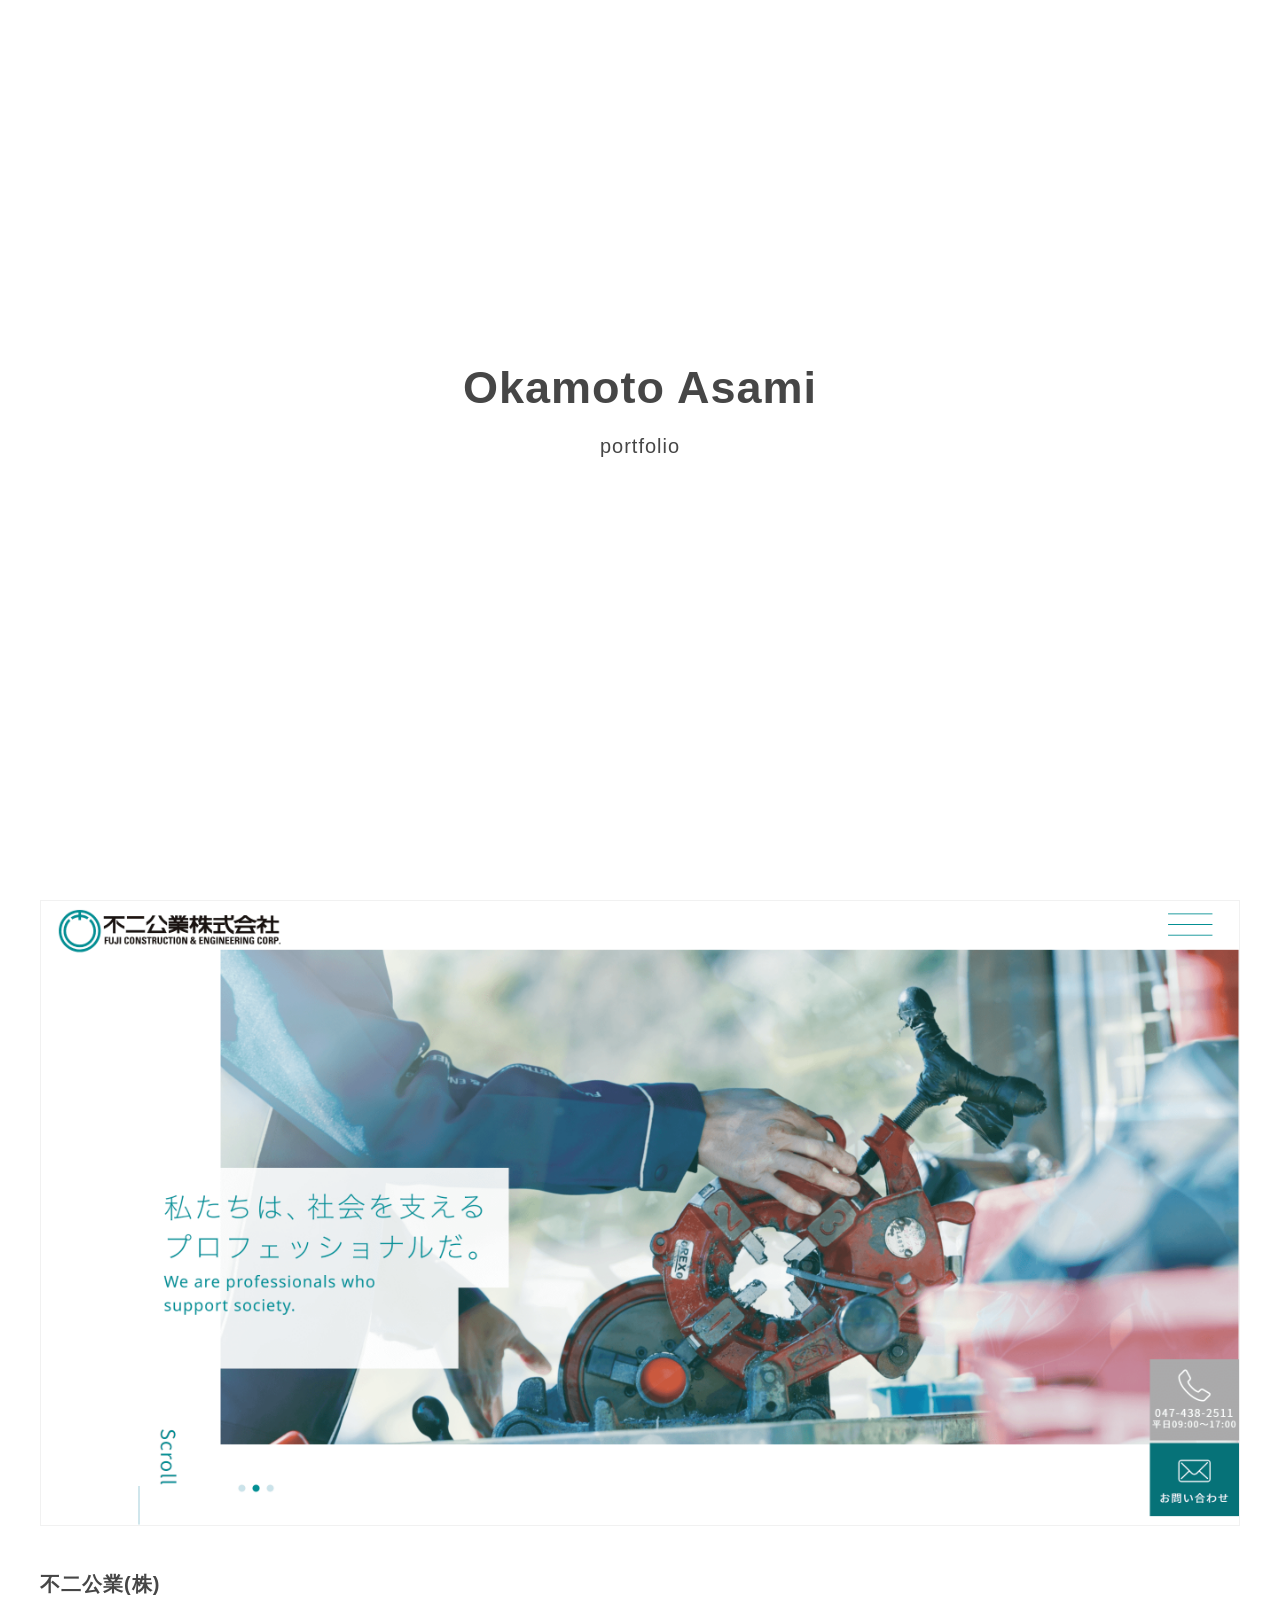
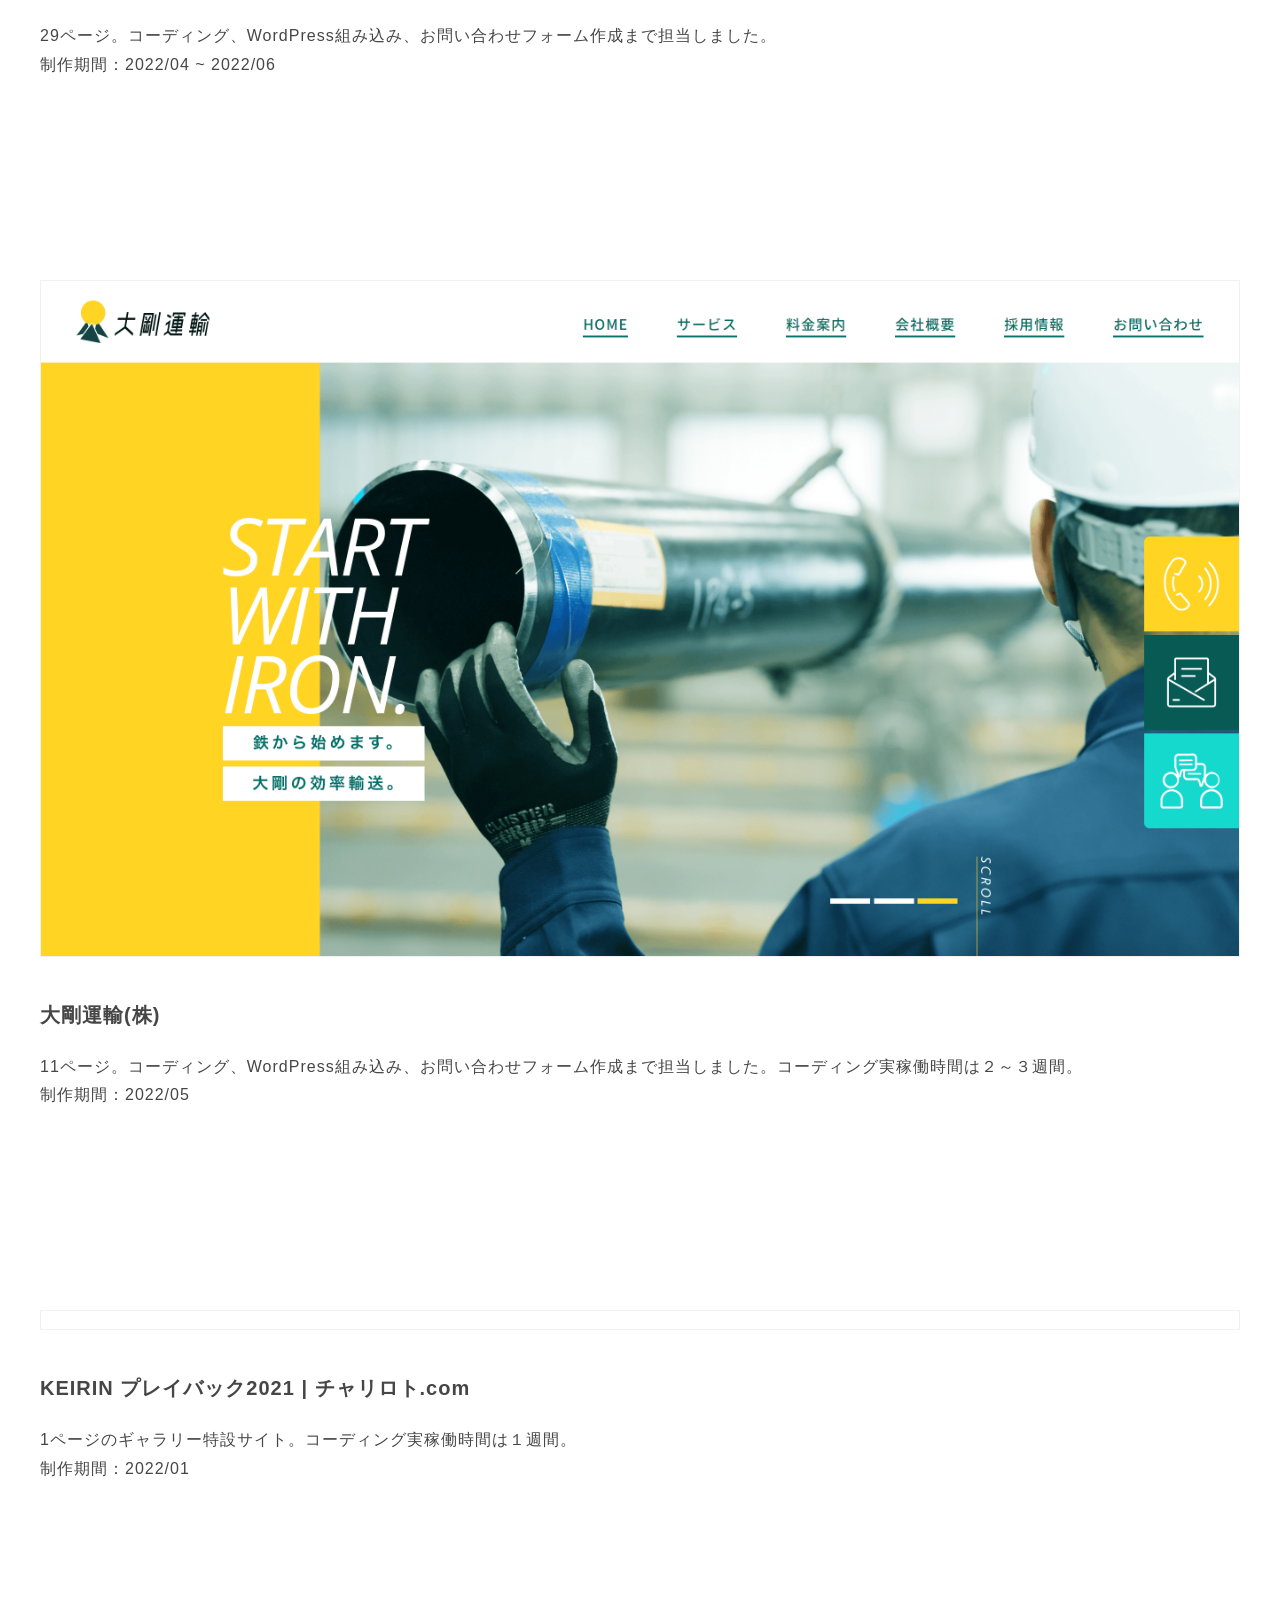
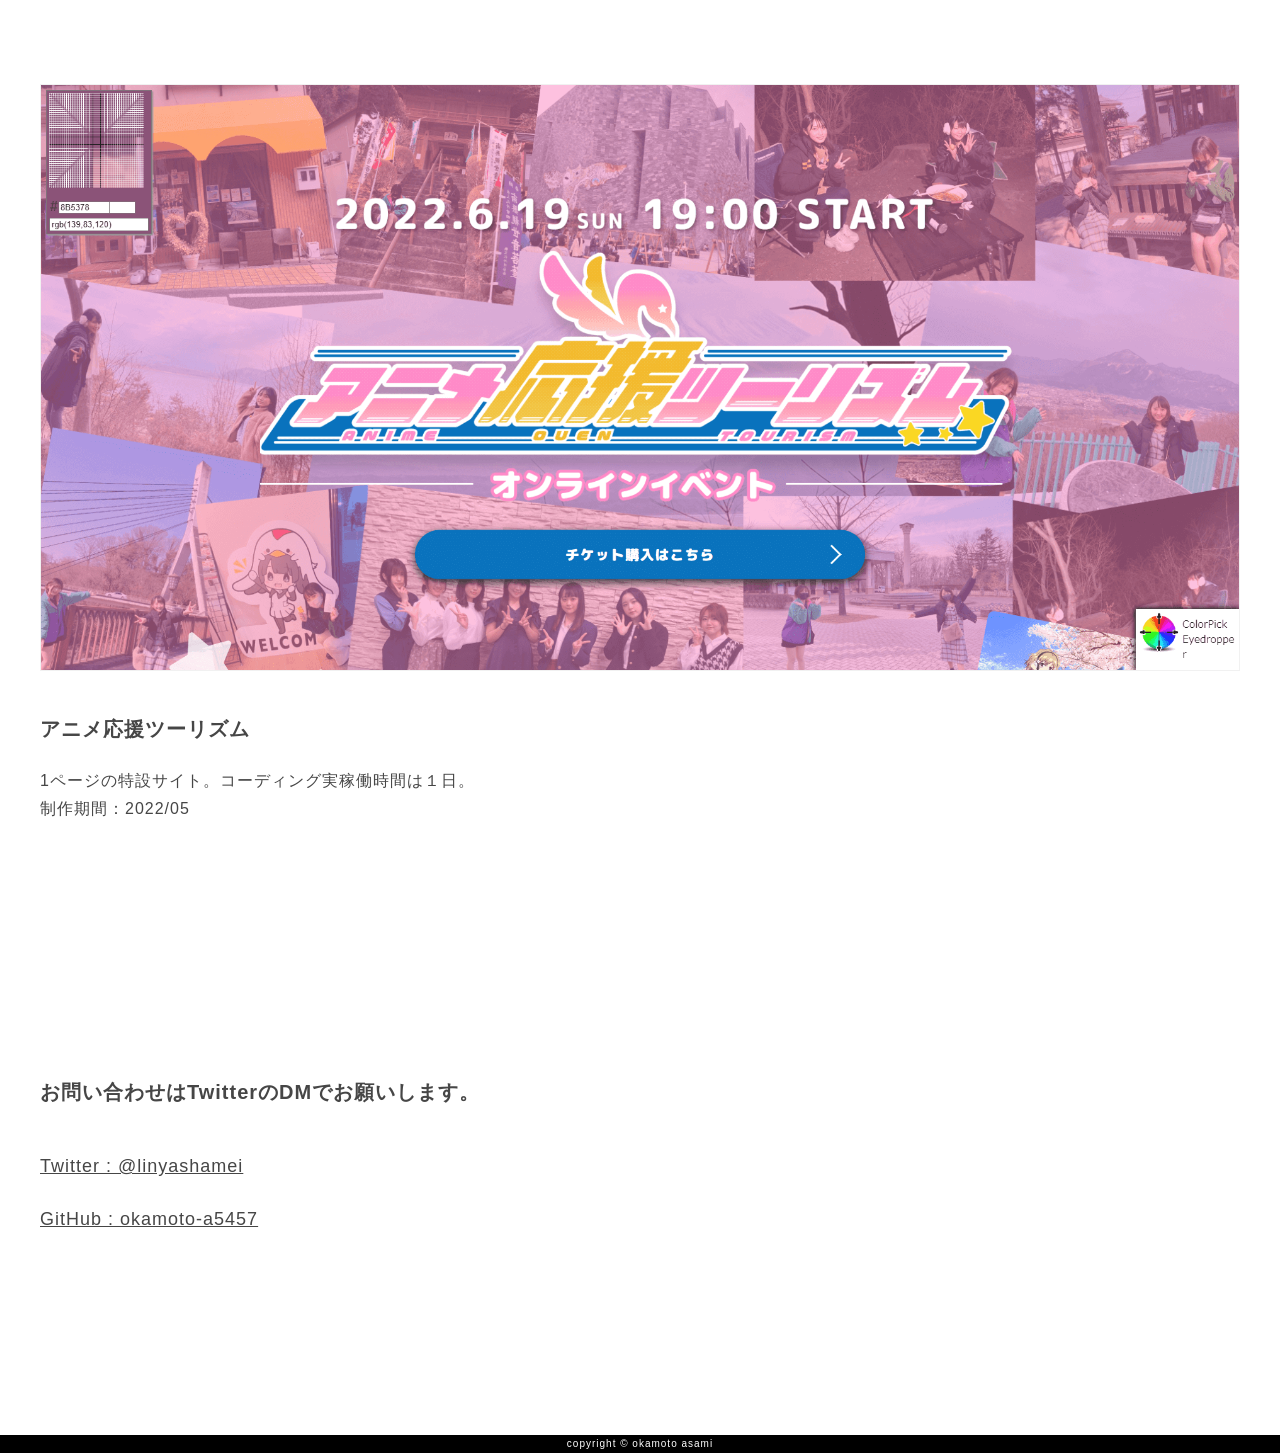
==== commit 8b4b8f31: "change the txt" ====
--- a/index.html
+++ b/index.html
@@ -1,7 +1,8 @@
 <!DOCTYPE html>
 <html lang="ja">
   <head>
-    <meta charset="utf-8" />
+    <meta charset="UTF-8" />
+    <meta http-equiv="X-UA-Compatible" content="IE=edge" />
     <meta name="viewport" content="width=device-width, initial-scale=1.0" />
     <title>岡本亜沙美</title>
     <link rel="stylesheet" href="assets/css/style.css" />
@@ -11,7 +12,7 @@
     <section class="l-kv">
       <div class="l-kv__container">
         <h1 class="l-kv__ttl">Okamoto Asami</h1>
-        <p class="l-kv__txt">1993.06.12</p>
+        <p class="l-kv__txt">portfolio</p>
       </div>
     </section>
     <section class="l-body l-globalInner">
--- a/assets/css/style.css
+++ b/assets/css/style.css
@@ -267,8 +267,14 @@
 }
 
 .l-kv__ttl {
-  font-size: 4.5rem;
-  display: block;
+  font-size: 3rem;
+  display: block;
+}
+
+@media (min-width: 768px) {
+  .l-kv__ttl {
+    font-size: 4.5rem;
+  }
 }
 
 .l-kv__txt {
@@ -276,7 +282,13 @@
 }
 
 .l-body {
-  margin-bottom: 300px;
+  margin-bottom: 200px;
+}
+
+@media (min-width: 768px) {
+  .l-body {
+    margin-bottom: 250px;
+  }
 }
 
 .l-footer {
@@ -347,7 +359,13 @@
 
 .bl-item__ttl {
   font-size: 2rem;
-  margin-bottom: 20px;
+  margin-bottom: 10px;
+}
+
+@media (min-width: 768px) {
+  .bl-item__ttl {
+    margin-bottom: 20px;
+  }
 }
 
 .bl-item__txt {
@@ -360,7 +378,7 @@
 
 .bl-prof__ttl {
   margin-bottom: 40px;
-  font-size: 3rem;
+  font-size: 2rem;
 }
 
 .bl-prof__sns-list {
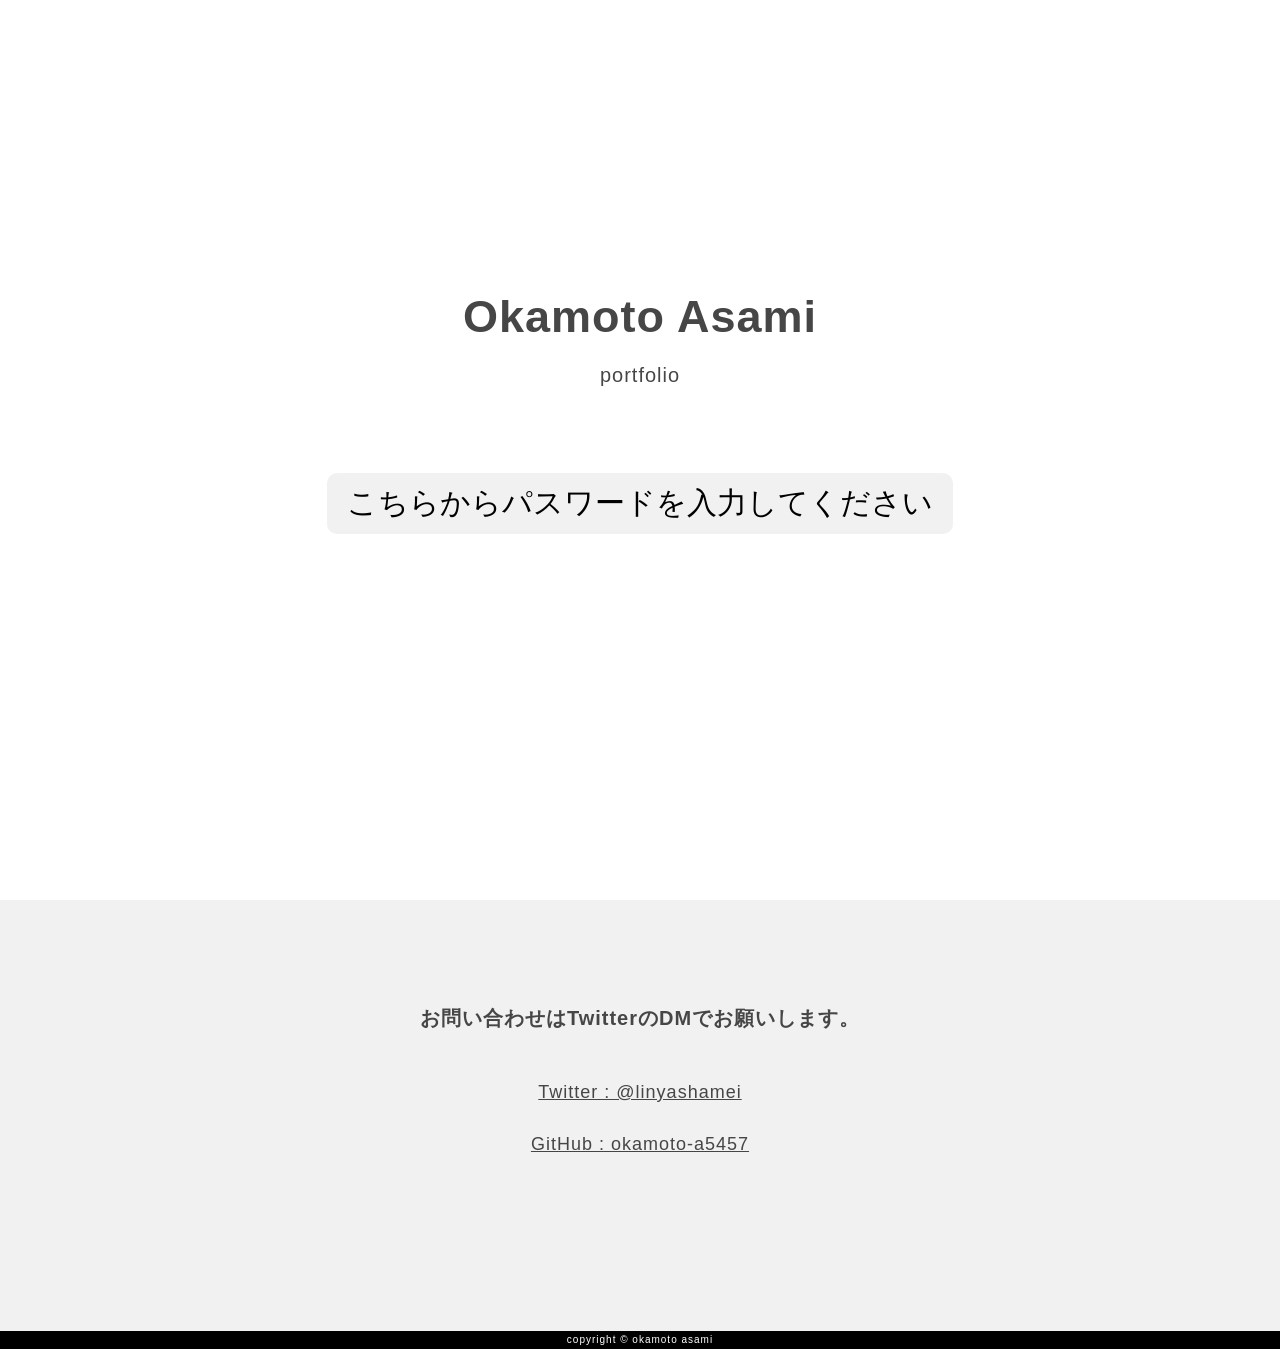
==== commit 7261b635: "key" ====
--- a/index.html
+++ b/index.html
@@ -13,79 +13,28 @@
       <div class="l-kv__container">
         <h1 class="l-kv__ttl">Okamoto Asami</h1>
         <p class="l-kv__txt">portfolio</p>
+        <input
+          class="l-kv__link c-btn--primary"
+          type="button"
+          value="こちらからパスワードを入力してください"
+          onclick="gate();"
+        />
       </div>
     </section>
-    <section class="l-body l-globalInner">
-      <article class="bl-item">
-        <div class="bl-item__thumb">
-          <a href="https://fuji-k.jp/" target="_blank">
-            <img src="img/fuji.png" alt=""
-          /></a>
-        </div>
-        <div class="bl-item__cap">
-          <h2 class="bl-item__ttl">不二公業(株)</h2>
-          <p class="bl-item__txt">
-            29ページ。コーディング、WordPress組み込み、お問い合わせフォーム作成まで担当しました。<br />
-            制作期間：2022/04 ~ 2022/06
-          </p>
-        </div>
-      </article>
-      <article class="bl-item">
-        <div class="bl-item__thumb">
-          <a href="https://www.daigou.co.jp/" target="_blank">
-            <img src="img/daigou.png" alt=""
-          /></a>
-        </div>
-        <div class="bl-item__cap">
-          <h2 class="bl-item__ttl">大剛運輸(株)</h2>
-          <p class="bl-item__txt">
-            11ページ。コーディング、WordPress組み込み、お問い合わせフォーム作成まで担当しました。コーディング実稼働時間は２～３週間。<br />
-            制作期間：2022/05
-          </p>
-        </div>
-      </article>
-      <article class="bl-item">
-        <div class="bl-item__thumb">
-          <a
-            href="https://www.chariloto.com/pages/contents/playback2021/?top"
-            target="_blank"
-          >
-            <img src="img/keirin.png" alt=""
-          /></a>
-        </div>
-        <div class="bl-item__cap">
-          <h2 class="bl-item__ttl">KEIRIN プレイバック2021 | チャリロト.com</h2>
-          <p class="bl-item__txt">
-            1ページのギャラリー特設サイト。コーディング実稼働時間は１週間。<br />
-            制作期間：2022/01
-          </p>
-        </div>
-      </article>
-      <article class="bl-item">
-        <div class="bl-item__thumb">
-          <a href="https://anime-ouen-tourism.com/" target="_blank">
-            <img src="img/anim.png" alt=""
-          /></a>
-        </div>
-        <div class="bl-item__cap">
-          <h2 class="bl-item__ttl">アニメ応援ツーリズム</h2>
-          <p class="bl-item__txt">
-            1ページの特設サイト。コーディング実稼働時間は１日。<br />
-            制作期間：2022/05
-          </p>
-        </div>
-      </article>
-    </section>
-    <section class="bl-prof l-globalInner">
-      <h2 class="bl-prof__ttl">お問い合わせはTwitterのDMでお願いします。</h2>
-      <ul class="bl-prof__sns">
-        <li class="bl-prof__sns-list">
-          <a href="https://twitter.com/linyashamei">Twitter : @linyashamei</a>
-        </li>
-        <li class="bl-prof__sns-list">
-          <a href="https://github.com/okamoto-a5457">GitHub : okamoto-a5457</a>
-        </li>
-      </ul>
+    <section class="bl-prof">
+      <div class="l-globalInner u-txt--center">
+        <h2 class="bl-prof__ttl">お問い合わせはTwitterのDMでお願いします。</h2>
+        <ul class="bl-prof__sns">
+          <li class="bl-prof__sns-list">
+            <a href="https://twitter.com/linyashamei">Twitter : @linyashamei</a>
+          </li>
+          <li class="bl-prof__sns-list">
+            <a href="https://github.com/okamoto-a5457"
+              >GitHub : okamoto-a5457</a
+            >
+          </li>
+        </ul>
+      </div>
     </section>
     <footer class="l-footer">
       <p class="l-footer__copy">copyright &copy; okamoto asami</p>
--- a/assets/css/style.css
+++ b/assets/css/style.css
@@ -225,6 +225,10 @@
   vertical-align: bottom;
 }
 
+input {
+  font-family: "Noto Sans JP", sans-serif;
+}
+
 /*------------------------------------*\
   layout
 \*------------------------------------*/
@@ -281,6 +285,14 @@
   font-size: 2rem;
 }
 
+.l-kv__link {
+  margin-top: 80px;
+}
+
+.l-kv__link:hover {
+  cursor: pointer;
+}
+
 .l-body {
   margin-bottom: 200px;
 }
@@ -317,6 +329,17 @@
   .u-hidden--pc {
     display: block;
   }
+}
+
+.u-txt--center {
+  text-align: center;
+}
+
+.c-btn--primary {
+  padding: 10px 20px;
+  border-radius: 10px;
+  font-size: 3rem;
+  background: #f1f1f1;
 }
 
 .bl-item {
@@ -373,7 +396,8 @@
 }
 
 .bl-prof {
-  margin-bottom: 200px;
+  padding: 100px 0 150px;
+  background: #f1f1f1;
 }
 
 .bl-prof__ttl {
